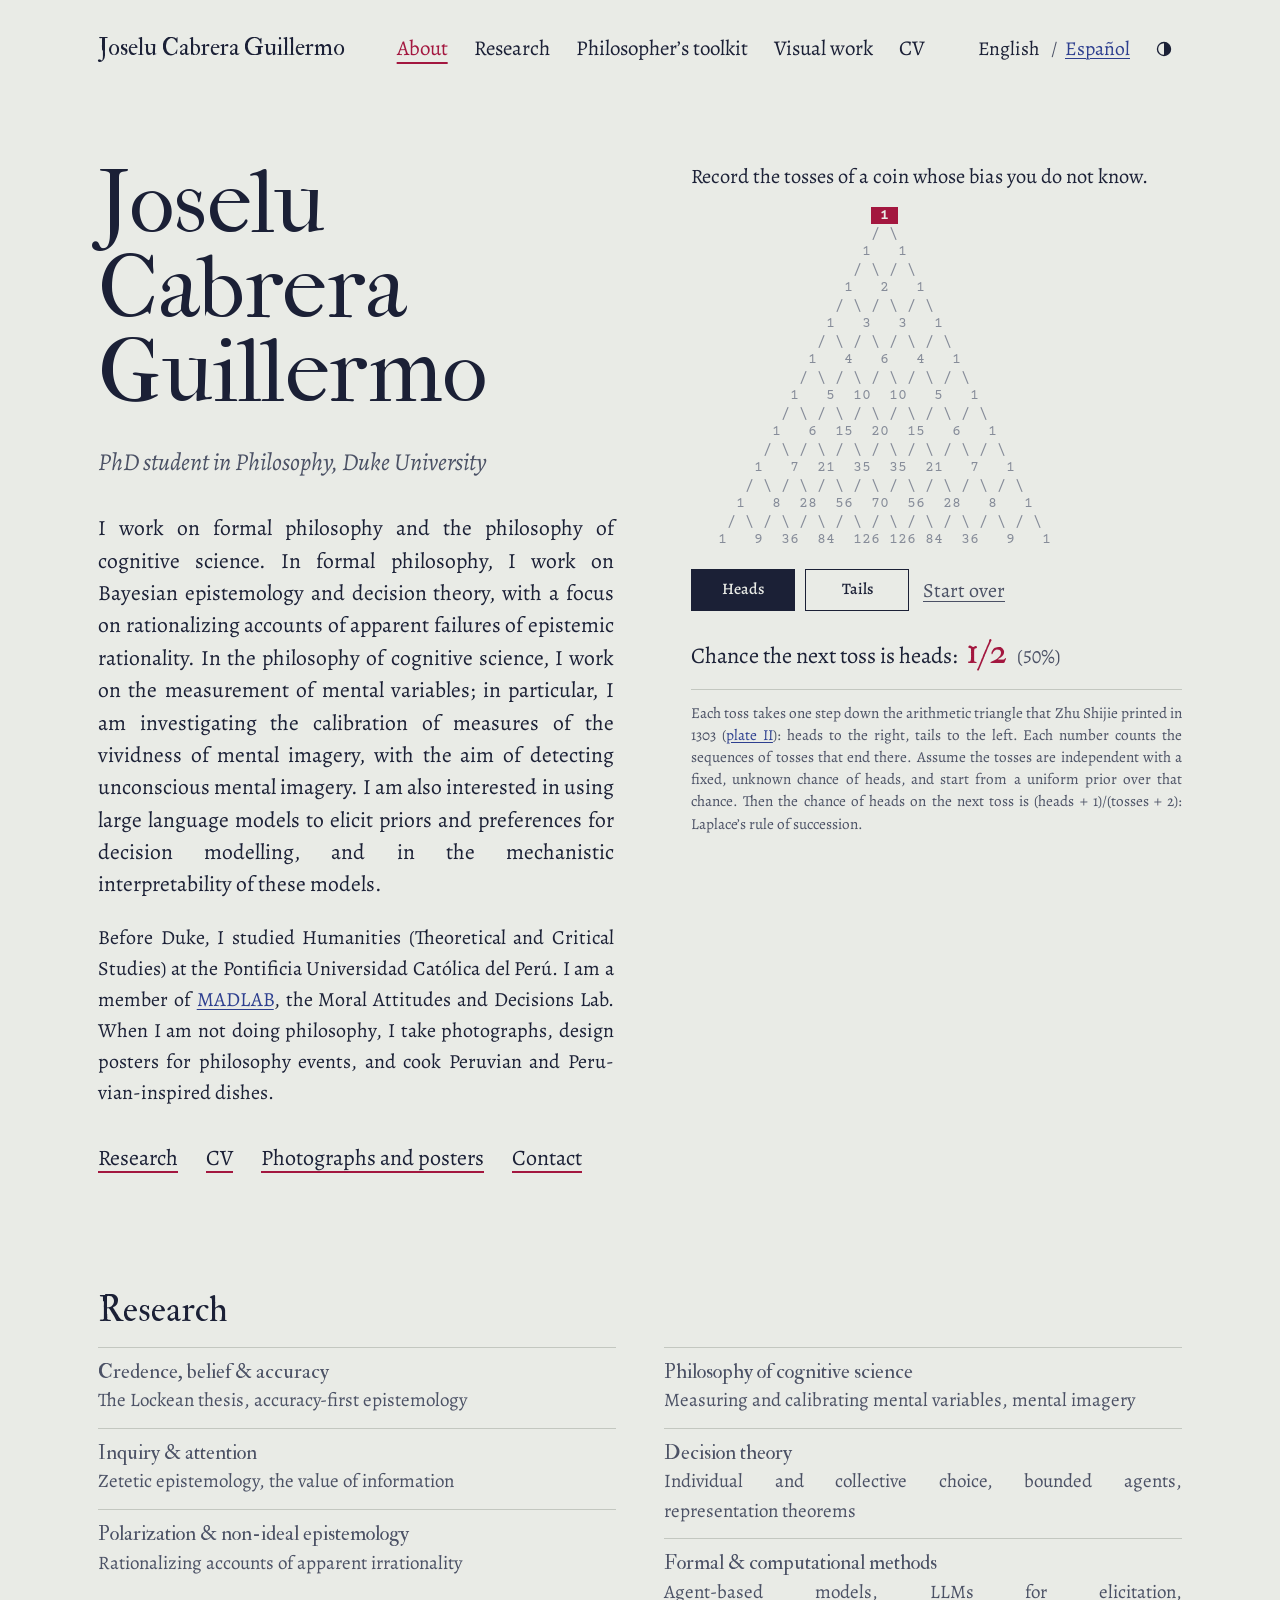
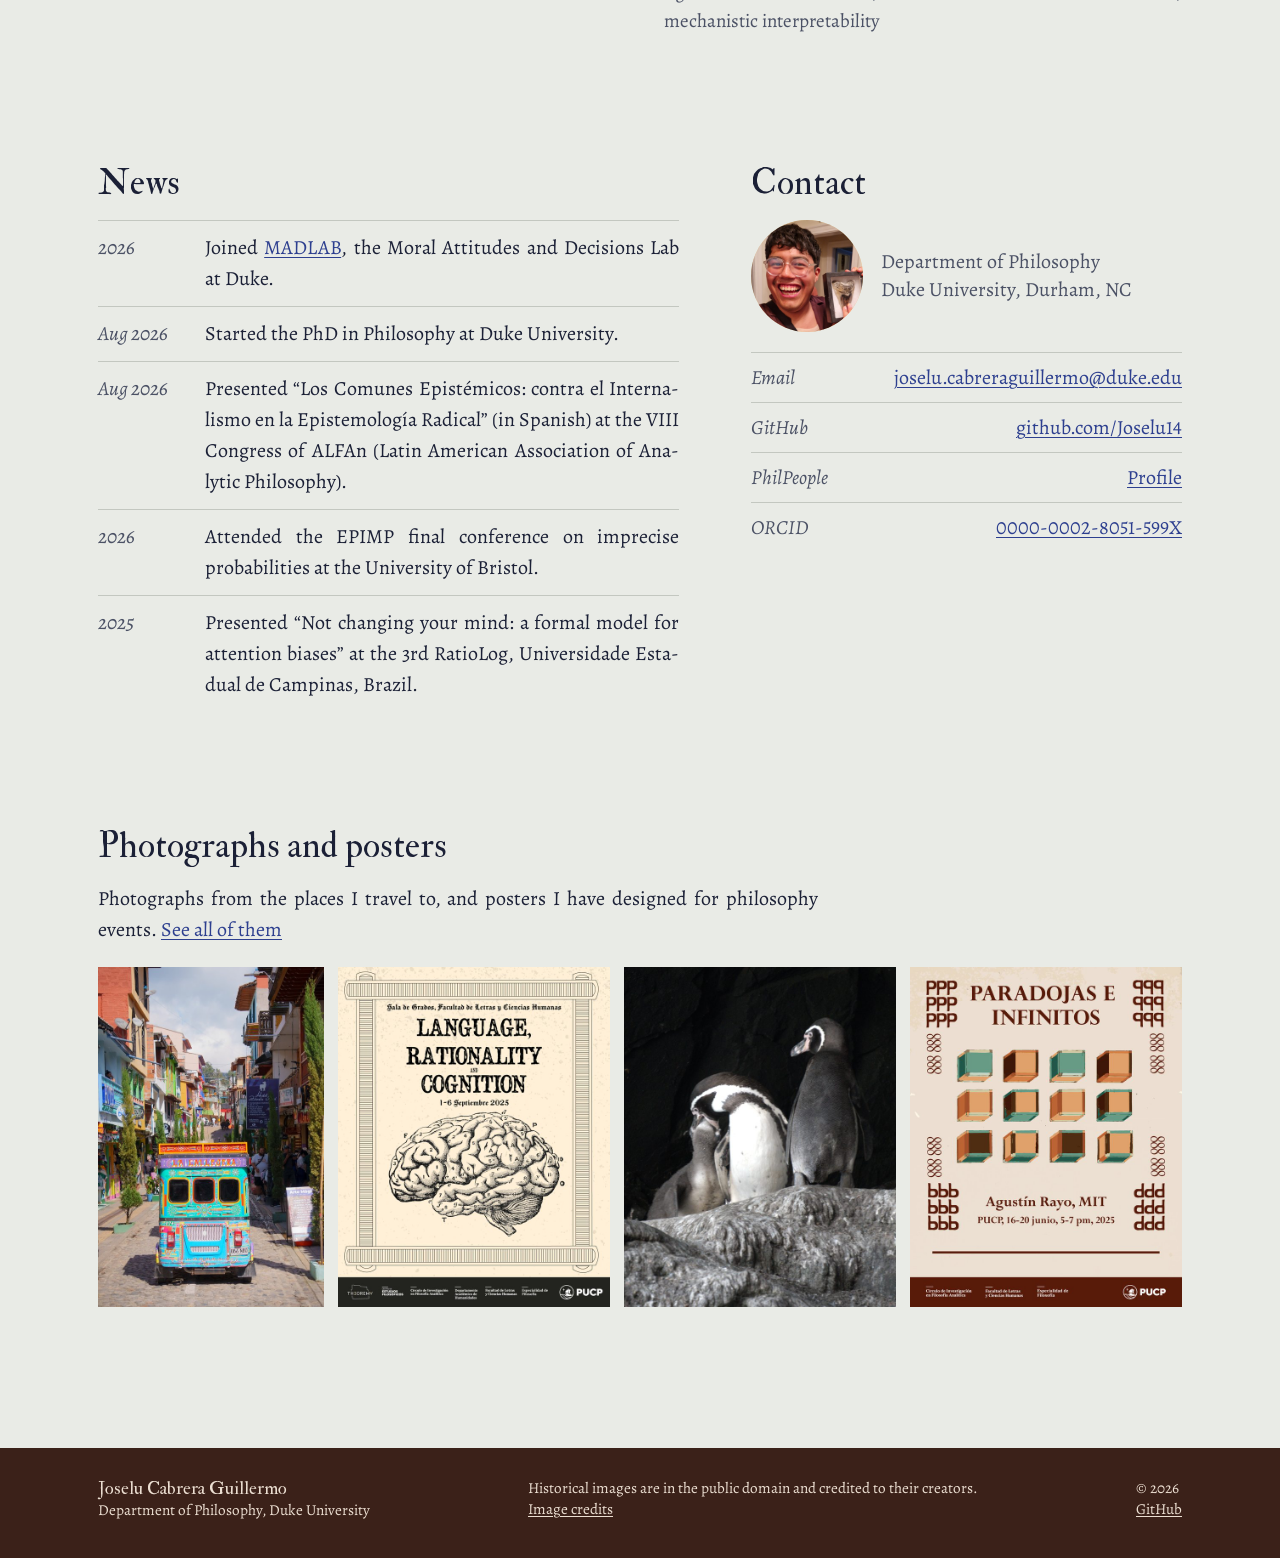
==== index.html @ 9c2de2eb "Personal website Garúa-grey paper, IM Fell + Alegreya (self-hosted), cochineal accent and the poster" ====
<!doctype html>
<html lang="en" data-lang="en" data-title-en="Joselu Cabrera Guillermo — Philosophy" data-title-es="Joselu Cabrera Guillermo — Filosofía">
<head>
  <meta charset="utf-8">
  <meta name="viewport" content="width=device-width, initial-scale=1">
  <title>Joselu Cabrera Guillermo — Philosophy</title>
  <meta name="description" content="Joselu Cabrera Guillermo, PhD student in Philosophy at Duke University, works on formal philosophy and the philosophy of cognitive science: Bayesian epistemology, decision theory, the measurement of mental imagery, and large language models.">
  <meta name="author" content="Joselu Cabrera Guillermo">
  <!-- Link previews (WhatsApp, Slack, social media) and search engines -->
  <link rel="canonical" href="https://joselu14.github.io/">
  <meta property="og:type" content="profile">
  <meta property="og:site_name" content="Joselu Cabrera Guillermo">
  <meta property="og:title" content="Joselu Cabrera Guillermo — Philosophy">
  <meta property="og:description" content="Joselu Cabrera Guillermo, PhD student in Philosophy at Duke University, works on formal philosophy and the philosophy of cognitive science: Bayesian epistemology, decision theory, the measurement of mental imagery, and large language models.">
  <meta property="og:url" content="https://joselu14.github.io/">
  <meta property="og:image" content="https://joselu14.github.io/assets/img/og-card.png">
  <meta property="og:image:width" content="1200">
  <meta property="og:image:height" content="630">
  <meta property="og:image:alt" content="Joselu Cabrera Guillermo, PhD student in Philosophy at Duke University, beside an arithmetic triangle drawn in type">
  <meta property="og:locale" content="en_US">
  <meta property="og:locale:alternate" content="es_PE">
  <meta name="twitter:card" content="summary_large_image">
  <meta name="theme-color" content="#e9ebe6" media="(prefers-color-scheme: light)">
  <meta name="theme-color" content="#141826" media="(prefers-color-scheme: dark)">
  <script type="application/ld+json">
{
  "@context": "https://schema.org",
  "@type": "Person",
  "name": "Joselu Cabrera Guillermo",
  "alternateName": "Jose Luis Cabrera Guillermo",
  "url": "https://joselu14.github.io/",
  "image": "https://joselu14.github.io/assets/img/me.jpg",
  "email": "mailto:joselu.cabreraguillermo@duke.edu",
  "jobTitle": "PhD student in Philosophy",
  "affiliation": {
    "@type": "CollegeOrUniversity",
    "name": "Duke University"
  },
  "memberOf": {
    "@type": "Organization",
    "name": "MADLAB, Moral Attitudes and Decisions Lab",
    "url": "https://kenan.ethics.duke.edu/mad-lab/"
  },
  "alumniOf": {
    "@type": "CollegeOrUniversity",
    "name": "Pontificia Universidad Católica del Perú"
  },
  "knowsAbout": [
    "Formal philosophy",
    "Philosophy of cognitive science",
    "Bayesian epistemology",
    "Decision theory",
    "Mental imagery",
    "Measurement of mental variables",
    "Large language models",
    "Mechanistic interpretability"
  ],
  "knowsLanguage": [
    "es",
    "en"
  ],
  "sameAs": [
    "https://philpeople.org/profiles/jose-luis-cabrera-guillermo",
    "https://orcid.org/0000-0002-8051-599X",
    "https://github.com/Joselu14"
  ]
}
  </script>
  <!-- /Link previews -->
  <!-- Set language and theme before the page paints (remembers the visitor's choice). -->
  <script>
    (function () {
      var d = document.documentElement, l, t;
      try { l = localStorage.getItem("lang"); t = localStorage.getItem("theme"); } catch (e) {}
      if (!l) l = ((navigator.languages && navigator.languages[0]) || navigator.language || "en").toLowerCase().indexOf("es") === 0 ? "es" : "en";
      d.setAttribute("data-lang", l); d.lang = l;
      if (t) d.setAttribute("data-theme", t);
    })();
  </script>
  <link rel="preload" href="assets/fonts/alegreya-latin-wght-normal.woff2" as="font" type="font/woff2" crossorigin>
  <link rel="stylesheet" href="assets/css/fonts.css">
  <link rel="stylesheet" href="assets/css/style.css">
  <link rel="icon" href="assets/img/favicon.svg" type="image/svg+xml">
</head>
<body>
  <a class="skip" href="#main"><span lang="en">Skip to content</span><span lang="es">Ir al contenido</span></a>

  <header class="site-header">
    <div class="wrap">
      <a class="brand" href="index.html">Joselu Cabrera Guillermo</a>
      <nav class="nav" aria-label="Main / Principal">
        <a href="index.html" aria-current="page"><span lang="en">About</span><span lang="es">Inicio</span></a>
        <a href="research.html"><span lang="en">Research</span><span lang="es">Investigación</span></a>
        <a href="toolkit.html"><span lang="en">Philosopher’s toolkit</span><span lang="es">Herramientas</span></a>
        <a href="visual.html"><span lang="en">Visual work</span><span lang="es">Obra visual</span></a>
        <a href="cv.html">CV</a>
      </nav>
      <div class="tools">
        <div class="seg" role="group" aria-label="Language / Idioma">
          <button type="button" data-set-lang="en" aria-pressed="true">English</button>
          <button type="button" data-set-lang="es" aria-pressed="false">Español</button>
        </div>
        <button type="button" class="icon-btn" id="theme-toggle" aria-label="Switch light or dark mode"
                data-label-en="Switch light or dark mode" data-label-es="Cambiar a modo claro u oscuro"><svg viewBox="0 0 20 20" width="18" height="18" aria-hidden="true" focusable="false"><circle cx="10" cy="10" r="7.25" fill="none" stroke="currentColor" stroke-width="1.5"/><path d="M10 2.75a7.25 7.25 0 0 1 0 14.5z" fill="currentColor"/></svg></button>
      </div>
    </div>
  </header>

  <main id="main">
    <section class="wrap hero">
      <div>
        <h1>Joselu Cabrera Guillermo</h1>
        <p class="role"><span lang="en">PhD student in Phi&shy;los&shy;o&shy;phy, Duke Uni&shy;ver&shy;si&shy;ty</span><span lang="es">Doctorando en Fi&shy;lo&shy;so&shy;fía, Duke Uni&shy;ver&shy;si&shy;ty</span></p>

        <p class="lede" lang="en">I work on formal philosophy and the philosophy of cognitive science. In formal philosophy, I work on Bayesian epistemology and decision theory, with a focus on rationalizing accounts of apparent failures of epistemic rationality. In the philosophy of cognitive science, I work on the measurement of mental variables; in particular, I am investigating the calibration of measures of the vividness of mental imagery, with the aim of detecting unconscious mental imagery. I am also interested in using large language models to elicit priors and preferences for decision modelling, and in the mechanistic interpretability of these models.</p>
        <p class="lede" lang="es">Trabajo en filosofía formal y en filosofía de la ciencia cognitiva. En filosofía formal, trabajo en epistemología bayesiana y teoría de la decisión, con énfasis en explicaciones racionalizadoras de fallas aparentes de la racionalidad epistémica. En filosofía de la ciencia cognitiva, trabajo en la medición de variables mentales; en particular, investigo la calibración de medidas de la viveza de la imaginería mental, con el objetivo de detectar imaginería mental inconsciente. También me interesa usar grandes modelos de lenguaje para elicitar probabilidades previas y preferencias en el modelado de decisiones, así como la interpretabilidad mecanicista de estos modelos.</p>

        <p lang="en">Before Duke, I studied Hu&shy;man&shy;i&shy;ties (The&shy;o&shy;ret&shy;i&shy;cal and Crit&shy;i&shy;cal Studies) at the Pon&shy;ti&shy;fi&shy;cia Uni&shy;ver&shy;si&shy;dad Ca&shy;tó&shy;li&shy;ca del Perú. I am a member of <a href="https://kenan.ethics.duke.edu/mad-lab/">MADLAB</a>, the Moral At&shy;ti&shy;tudes and De&shy;ci&shy;sions Lab. When I am not doing philosophy, I take photographs, design posters for philosophy events, and cook Pe&shy;ru&shy;vian and Pe&shy;ru&shy;vian-inspired dishes.</p>
        <p lang="es">Antes de Duke, estudié Hu&shy;ma&shy;ni&shy;da&shy;des (Estudios Teó&shy;ri&shy;cos y Crí&shy;ti&shy;cos) en la Pon&shy;ti&shy;fi&shy;cia Uni&shy;ver&shy;si&shy;dad Ca&shy;tó&shy;li&shy;ca del Perú. Soy miembro de <a href="https://kenan.ethics.duke.edu/mad-lab/">MADLAB</a>, el Moral At&shy;ti&shy;tudes and De&shy;ci&shy;sions Lab. Cuando no hago filosofía, tomo fotografías, diseño afiches para eventos de filosofía y cocino platos peruanos y otros inspirados en la cocina peruana.</p>

        <ul class="go">
          <li><a href="research.html"><span lang="en">Research</span><span lang="es">Investigación</span></a></li>
          <li><a href="cv.html">CV</a></li>
          <li><a href="visual.html"><span lang="en">Photographs and posters</span><span lang="es">Fotografías y afiches</span></a></li>
          <li><a href="#contact"><span lang="en">Contact</span><span lang="es">Contacto</span></a></li>
        </ul>
      </div>

      <!-- The arithmetic triangle. Drawn by main.js; the text below is the version without JavaScript. -->
      <figure class="tri" id="triangle" aria-labelledby="tri-title">
        <p class="tri-intro" id="tri-title"><span lang="en">Record the tosses of a coin whose bias you do not know.</span><span lang="es">Registra los lanzamientos de una moneda cuyo sesgo no conoces.</span></p>
        <pre id="tri" aria-hidden="true">                     1
                    / \
                   1   1
                  / \ / \
                 1   2   1
                / \ / \ / \
               1   3   3   1
              / \ / \ / \ / \
             1   4   6   4   1
            / \ / \ / \ / \ / \
           1   5  10  10   5   1
          / \ / \ / \ / \ / \ / \
         1   6  15  20  15   6   1
        / \ / \ / \ / \ / \ / \ / \
       1   7  21  35  35  21   7   1
      / \ / \ / \ / \ / \ / \ / \ / \
     1   8  28  56  70  56  28   8   1
    / \ / \ / \ / \ / \ / \ / \ / \ / \
   1   9  36  84  126 126 84  36   9   1</pre>
        <div class="controls">
          <button class="btn primary" type="button" data-toss="H" disabled><span lang="en">Heads</span><span lang="es">Cara</span></button>
          <button class="btn" type="button" data-toss="T" disabled><span lang="en">Tails</span><span lang="es">Sello</span></button>
          <button class="again" type="button" data-toss="" disabled><span lang="en">Start over</span><span lang="es">Empezar de nuevo</span></button>
          <span class="seq" id="seq" aria-hidden="true"></span>
        </div>
        <p class="odds"><span lang="en">Chance the next toss is heads:</span><span lang="es">Probabilidad de que el próximo sea cara:</span> <span class="frac" id="frac">1/2</span> <span class="pct" id="pct">(50%)</span></p>
        <p class="sr-only" id="tri-status" role="status" aria-atomic="true"></p>
        <figcaption>
          <p class="stop" id="tri-stop" hidden><span lang="en">The triangle stops at twelve tosses; the count goes on.</span><span lang="es">El triángulo se detiene en doce lanzamientos; la cuenta sigue.</span></p>
          <p lang="en">Each toss takes one step down the arithmetic triangle that Zhu Shijie printed in 1303 (<a href="research.html#credence">plate II</a>): heads to the right, tails to the left. Each number counts the sequences of tosses that end there. Assume the tosses are independent with a fixed, unknown chance of heads, and start from a uniform prior over that chance. Then the chance of heads on the next toss is (heads + 1)/(tosses + 2): Laplace’s rule of succession.</p>
          <p lang="es">Cada lanzamiento baja un paso por el triángulo aritmético que Zhu Shijie imprimió en 1303 (<a href="research.html#credence">lámina II</a>): cara a la derecha, sello a la izquierda. Cada número cuenta las secuencias de lanzamientos que terminan ahí. Supongamos lanzamientos independientes con una probabilidad de cara fija y desconocida, y partamos de una distribución previa uniforme sobre ella. Entonces la probabilidad de cara en el próximo lanzamiento es (caras + 1)/(lanzamientos + 2): la regla de sucesión de Laplace.</p>
          <noscript><p><span lang="en">Turn on JavaScript to record tosses.</span><span lang="es">Activa JavaScript para registrar lanzamientos.</span></p></noscript>
        </figcaption>
      </figure>
    </section>

    <section class="wrap">
      <h2><span lang="en">Research</span><span lang="es">Investigación</span></h2>
      <ul class="areas">
        <li><a href="research.html#credence"><span lang="en">Credence, belief &amp; accuracy</span><span lang="es">Credence, creencia y precisión</span></a>
          <span lang="en">The Lockean thesis, accuracy-first epistemology</span><span lang="es">La tesis lockeana, la epistemología accuracy-first</span></li>
        <li><a href="research.html#inquiry"><span lang="en">Inquiry &amp; attention</span><span lang="es">Indagación y atención</span></a>
          <span lang="en">Zetetic epistemology, the value of information</span><span lang="es">Epis&shy;te&shy;mo&shy;lo&shy;gía zetética, el valor de la información</span></li>
        <li><a href="research.html#polarization"><span lang="en">Polarization &amp; non-ideal epistemology</span><span lang="es">Polarización y epistemología no ideal</span></a>
          <span lang="en">Rationalizing accounts of apparent irrationality</span><span lang="es">Explicaciones racionalizadoras de la aparente irracionalidad</span></li>
        <li><a href="research.html#cognition"><span lang="en">Phi&shy;los&shy;o&shy;phy of cognitive science</span><span lang="es">Fi&shy;lo&shy;so&shy;fía de la ciencia cognitiva</span></a>
          <span lang="en">Measuring and calibrating mental variables, mental imagery</span><span lang="es">Medición y calibración de variables mentales, imaginería mental</span></li>
        <li><a href="research.html#decision"><span lang="en">Decision theory</span><span lang="es">Teoría de la decisión</span></a>
          <span lang="en">Individual and collective choice, bounded agents, representation theorems</span><span lang="es">Elección individual y colectiva, agentes limitados, teoremas de representación</span></li>
        <li><a href="research.html#methods"><span lang="en">Formal &amp; computational methods</span><span lang="es">Métodos formales y computacionales</span></a>
          <span lang="en">Agent-based models, LLMs for elicitation, mechanistic interpretability</span><span lang="es">Modelos basados en agentes, LLMs para elicitar, interpretabilidad mecanicista</span></li>
      </ul>
    </section>

    <section class="wrap two-col">
      <div>
        <h2><span lang="en">News</span><span lang="es">Novedades</span></h2>
        <!-- Newest first. Copy one <li> to add an item. -->
        <ul class="news">
          <li><time datetime="2026-09">2026</time>
            <span lang="en">Joined <a href="https://kenan.ethics.duke.edu/mad-lab/">MADLAB</a>, the Moral At&shy;ti&shy;tudes and De&shy;ci&shy;sions Lab at Duke.</span>
            <span lang="es">Me uní a <a href="https://kenan.ethics.duke.edu/mad-lab/">MADLAB</a>, el Moral At&shy;ti&shy;tudes and De&shy;ci&shy;sions Lab de Duke.</span></li>
          <li><time datetime="2026-08"><span lang="en">Aug 2026</span><span lang="es">ago 2026</span></time>
            <span lang="en">Started the PhD in Phi&shy;los&shy;o&shy;phy at Duke Uni&shy;ver&shy;si&shy;ty.</span>
            <span lang="es">Empecé el doctorado en Fi&shy;lo&shy;so&shy;fía en Duke Uni&shy;ver&shy;si&shy;ty.</span></li>
          <li><time datetime="2026-08"><span lang="en">Aug 2026</span><span lang="es">ago 2026</span></time>
            <span lang="en">Presented “Los Comunes Epis&shy;té&shy;mi&shy;cos: contra el In&shy;ter&shy;na&shy;lis&shy;mo en la Epis&shy;te&shy;mo&shy;lo&shy;gía Radical” (in Spanish) at the VIII Con&shy;gress of ALFAn (Latin American As&shy;so&shy;ci&shy;a&shy;tion of An&shy;a&shy;lyt&shy;ic Phi&shy;los&shy;o&shy;phy).</span>
            <span lang="es">Presenté “Los Comunes Epis&shy;té&shy;mi&shy;cos: contra el In&shy;ter&shy;na&shy;lis&shy;mo en la Epis&shy;te&shy;mo&shy;lo&shy;gía Radical” en el VIII Con&shy;gre&shy;so de ALFAn (Aso&shy;cia&shy;ción La&shy;ti&shy;no&shy;ame&shy;ri&shy;ca&shy;na de Fi&shy;lo&shy;so&shy;fía Ana&shy;lí&shy;ti&shy;ca).</span></li>
          <li><time datetime="2026">2026</time>
            <span lang="en">Attended the EPIMP final conference on imprecise probabilities at the Uni&shy;ver&shy;si&shy;ty of Bristol.</span>
            <span lang="es">Asistí a la conferencia final del proyecto EPIMP sobre probabilidades imprecisas en la Uni&shy;ver&shy;si&shy;dad de Bristol.</span></li>
          <li><time datetime="2025">2025</time>
            <span lang="en">Presented “Not changing your mind: a formal model for attention biases” at the 3rd RatioLog, Uni&shy;ver&shy;si&shy;da&shy;de Es&shy;ta&shy;dual de Cam&shy;pi&shy;nas, Brazil.</span>
            <span lang="es">Presenté “Not changing your mind: a formal model for attention biases” en el 3er RatioLog, Uni&shy;ver&shy;si&shy;da&shy;de Es&shy;ta&shy;dual de Cam&shy;pi&shy;nas, Brasil.</span></li>
        </ul>
      </div>

      <div>
        <h2 id="contact"><span lang="en">Contact</span><span lang="es">Contacto</span></h2>
        <div class="byline">
          <div class="portrait">JC<img src="assets/img/me.jpg" alt="Portrait of Joselu Cabrera Guillermo" data-alt-en="Portrait of Joselu Cabrera Guillermo" data-alt-es="Retrato de Joselu Cabrera Guillermo" width="600" height="600" onerror="this.remove()"></div>
          <p><span lang="en">De&shy;part&shy;ment of Phi&shy;los&shy;o&shy;phy<br>Duke Uni&shy;ver&shy;si&shy;ty, Durham, NC</span><span lang="es">De&shy;par&shy;ta&shy;men&shy;to de Fi&shy;lo&shy;so&shy;fía<br>Duke Uni&shy;ver&shy;si&shy;ty, Durham, Carolina del Norte</span></p>
        </div>
        <ul class="links">
          <li><span class="label">Email</span><a href="mailto:joselu.cabreraguillermo@duke.edu">joselu.cabreraguillermo@duke.edu</a></li>
          <li><span class="label">GitHub</span><a href="https://github.com/Joselu14">github.com/Joselu14</a></li>
          <li><span class="label">PhilPeople</span><a href="https://philpeople.org/profiles/jose-luis-cabrera-guillermo"><span lang="en">Profile</span><span lang="es">Perfil</span></a></li>
          <li><span class="label">ORCID</span><a href="https://orcid.org/0000-0002-8051-599X">0000-0002-8051-599X</a></li>
        </ul>
      </div>
    </section>

    <section class="wrap">
      <h2><span lang="en">Photographs and posters</span><span lang="es">Fotografías y afiches</span></h2>
      <p class="section-lede"><span lang="en">Photographs from the places I travel to, and posters I have designed for philosophy events.</span><span lang="es">Fotografías de los lugares a los que viajo y afiches que he diseñado para eventos de filosofía.</span>
        <a href="visual.html"><span lang="en">See all of them</span><span lang="es">Verlos todos</span></a></p>
      <div class="strip">
        <a href="visual.html#photo" style="--ar: 0.666"><img src="assets/img/gallery/photos/2025-03-guatape-mototaxi-sm.jpg" width="533" height="800" loading="lazy"
          alt="A brightly painted mototaxi on a cobbled street in Guatapé" data-alt-en="A brightly painted mototaxi on a cobbled street in Guatapé" data-alt-es="Un mototaxi pintado de colores vivos en una calle empedrada de Guatapé"></a>
        <a href="visual.html#poster" style="--ar: 0.8"><img src="assets/img/gallery/posters/2025-09-language-rationality-cognition-sm.jpg" width="640" height="800" loading="lazy"
          alt="Poster for the workshop Language, Rationality and Cognition" data-alt-en="Poster for the workshop Language, Rationality and Cognition" data-alt-es="Afiche del workshop Language, Rationality and Cognition"></a>
        <a href="visual.html#photo" style="--ar: 0.8"><img src="assets/img/gallery/photos/2026-07-paracas-penguins-sm.jpg" width="640" height="800" loading="lazy"
          alt="A family of Humboldt penguins" data-alt-en="A family of Humboldt penguins" data-alt-es="Familia de pingüinos de Humboldt"></a>
        <a href="visual.html#poster" style="--ar: 0.8"><img src="assets/img/gallery/posters/2025-06-paradojas-e-infinitos-sm.jpg" width="640" height="800" loading="lazy"
          alt="Poster for Agustín Rayo's lectures Paradojas e infinitos" data-alt-en="Poster for Agustín Rayo's lectures Paradojas e infinitos" data-alt-es="Afiche de las clases Paradojas e infinitos de Agustín Rayo"></a>
      </div>
    </section>
  </main>

  <footer class="site-footer">
    <div class="wrap">
      <span><span class="who">Joselu Cabrera Guillermo</span><br><span lang="en">De&shy;part&shy;ment of Phi&shy;los&shy;o&shy;phy, Duke Uni&shy;ver&shy;si&shy;ty</span><span lang="es">De&shy;par&shy;ta&shy;men&shy;to de Fi&shy;lo&shy;so&shy;fía, Duke Uni&shy;ver&shy;si&shy;ty</span></span>
      <span><span lang="en">Historical images are in the public domain and credited to their creators.</span><span lang="es">Las imágenes históricas son de dominio público y se acreditan a sus autores.</span><br>
        <a href="credits.html"><span lang="en">Image credits</span><span lang="es">Créditos de imágenes</span></a></span>
      <span>&copy; <span class="year">2026</span><br><a href="https://github.com/Joselu14">GitHub</a></span>
    </div>
  </footer>

  <script src="assets/js/main.js"></script>
</body>
</html>
---- assets/css/fonts.css ----
/* Self-hosted fonts (no requests to Google). All three families are under the SIL Open Font License 1.1.
   IM Fell types: digitized by Igino Marini from the 17th-century types Bishop John Fell left to Oxford.
   Alegreya: Juan Pablo del Peral, Huerta Tipográfica (Argentina).
   Courier Prime: Alan Dague-Greene, for Quote-Unquote Apps. Used only inside the ASCII figure. */

@font-face { font-family: "IM Fell French Canon"; font-style: normal; font-weight: 400; font-display: swap;
  src: url("../fonts/im-fell-french-canon-latin-400-normal.woff2") format("woff2"); }
@font-face { font-family: "IM Fell French Canon"; font-style: italic; font-weight: 400; font-display: swap;
  src: url("../fonts/im-fell-french-canon-latin-400-italic.woff2") format("woff2"); }
@font-face { font-family: "IM Fell Double Pica"; font-style: normal; font-weight: 400; font-display: swap;
  src: url("../fonts/im-fell-double-pica-latin-400-normal.woff2") format("woff2"); }
@font-face { font-family: "IM Fell Double Pica"; font-style: italic; font-weight: 400; font-display: swap;
  src: url("../fonts/im-fell-double-pica-latin-400-italic.woff2") format("woff2"); }

@font-face { font-family: "Alegreya"; font-style: normal; font-weight: 400 900; font-display: swap;
  src: url("../fonts/alegreya-latin-wght-normal.woff2") format("woff2");
  unicode-range: U+0000-00FF, U+0131, U+0152-0153, U+02BB-02BC, U+02C6, U+02DA, U+02DC, U+0304, U+0308, U+0329, U+2000-206F, U+20AC, U+2122, U+2191, U+2193, U+2212, U+2215, U+FEFF, U+FFFD; }
@font-face { font-family: "Alegreya"; font-style: italic; font-weight: 400 900; font-display: swap;
  src: url("../fonts/alegreya-latin-wght-italic.woff2") format("woff2");
  unicode-range: U+0000-00FF, U+0131, U+0152-0153, U+02BB-02BC, U+02C6, U+02DA, U+02DC, U+0304, U+0308, U+0329, U+2000-206F, U+20AC, U+2122, U+2191, U+2193, U+2212, U+2215, U+FEFF, U+FFFD; }
@font-face { font-family: "Alegreya"; font-style: normal; font-weight: 400 900; font-display: swap;
  src: url("../fonts/alegreya-latin-ext-wght-normal.woff2") format("woff2");
  unicode-range: U+0100-02BA, U+02BD-02C5, U+02C7-02CC, U+02CE-02D7, U+02DD-02FF, U+1E00-1E9F, U+1EF2-1EFF, U+2020, U+20A0-20AB, U+20AD-20C0, U+2113, U+2C60-2C7F, U+A720-A7FF; }
@font-face { font-family: "Alegreya"; font-style: italic; font-weight: 400 900; font-display: swap;
  src: url("../fonts/alegreya-latin-ext-wght-italic.woff2") format("woff2");
  unicode-range: U+0100-02BA, U+02BD-02C5, U+02C7-02CC, U+02CE-02D7, U+02DD-02FF, U+1E00-1E9F, U+1EF2-1EFF, U+2020, U+20A0-20AB, U+20AD-20C0, U+2113, U+2C60-2C7F, U+A720-A7FF; }
@font-face { font-family: "Alegreya"; font-style: normal; font-weight: 400 900; font-display: swap;
  src: url("../fonts/alegreya-greek-wght-normal.woff2") format("woff2");
  unicode-range: U+0370-0377, U+037A-037F, U+0384-038A, U+038C, U+038E-03A1, U+03A3-03FF; }
@font-face { font-family: "Alegreya"; font-style: italic; font-weight: 400 900; font-display: swap;
  src: url("../fonts/alegreya-greek-wght-italic.woff2") format("woff2");
  unicode-range: U+0370-0377, U+037A-037F, U+0384-038A, U+038C, U+038E-03A1, U+03A3-03FF; }

@font-face { font-family: "Courier Prime"; font-style: normal; font-weight: 400; font-display: swap;
  src: url("../fonts/courier-prime-latin-400-normal.woff2") format("woff2"); }
@font-face { font-family: "Courier Prime"; font-style: normal; font-weight: 700; font-display: swap;
  src: url("../fonts/courier-prime-latin-700-normal.woff2") format("woff2"); }
---- assets/css/style.css ----
/* =========================================================
   Joselu Cabrera Guillermo — personal site
   Plain HTML + CSS + a little JS. No build step.

   The look, in one paragraph:
   grey "garúa" paper (Lima's winter fog) instead of cream;
   indigo-black ink with cochineal carmine as the one accent;
   IM Fell (17th-century letterpress, the era of Fludd and Guaman Poma)
   for titles, Alegreya (Huerta Tipográfica, Argentina) for reading;
   the dark-brown band from Joselu's own event posters as the footer.
   The memorable thing is the arithmetic triangle on the home page:
   everything else stays quiet.
   ========================================================= */

/* ---------- 1. Tokens ---------- */
:root {
  --paper: #e9ebe6;        /* garúa */
  --paper-2: #dfe2dc;
  --ink: #1b2036;          /* indigo-black */
  --ink-2: #4b5165;
  --faint: #868c99;        /* the unvisited part of the triangle */
  --rule: #c3c7c0;
  --carmine: #a3173f;      /* cochineal */
  --indigo: #2d3f8f;       /* links */
  --link: var(--indigo);
  --link-hover: var(--carmine);
  --cacao: #3b2119;        /* the band at the foot of Joselu's posters */
  --cacao-ink: #ecdfd2;
  --cacao-ink-2: #c4aea0;

  /* papers that black-and-white engravings are "printed" on */
  --tint-cochineal: #eac4cc;
  --tint-indigo: #c6cde6;
  --tint-ochre: #ead6a5;
  --tint-verdigris: #bfdad2;

  --display: "IM Fell French Canon", "IM Fell Double Pica", "Iowan Old Style", "Palatino Linotype", Georgia, serif;
  --head: "IM Fell Double Pica", "Iowan Old Style", "Palatino Linotype", Georgia, serif;
  --text: "Alegreya", "Iowan Old Style", "Palatino Linotype", Georgia, serif;
  --type: "Courier Prime", "Courier New", Courier, monospace;

  --measure: 36em;
  --wrap: 1180px;
  --gutter: clamp(18px, 4vw, 48px);
  color-scheme: light;
}

@media (prefers-color-scheme: dark) {
  :root:not([data-theme="light"]) {
    --paper: #141826; --paper-2: #1c2133; --ink: #e8e4db; --ink-2: #a9adb9; --faint: #666d82;
    --rule: #30364a; --carmine: #f0869e; --indigo: #aab8f5; --link: #aab8f5; --link-hover: #f6a9ba;
    --cacao: #25150f; --cacao-ink: #e4d6c8; --cacao-ink-2: #b19c8e;
    color-scheme: dark;
  }
}
:root[data-theme="dark"] {
  --paper: #141826; --paper-2: #1c2133; --ink: #e8e4db; --ink-2: #a9adb9; --faint: #666d82;
  --rule: #30364a; --carmine: #f0869e; --indigo: #aab8f5; --link: #aab8f5; --link-hover: #f6a9ba;
  --cacao: #25150f; --cacao-ink: #e4d6c8; --cacao-ink-2: #b19c8e;
  color-scheme: dark;
}

/* ---------- 2. Bilingual switch ----------
   Every piece of text exists twice: lang="en" and lang="es".
   The <html data-lang="…"> attribute decides which one shows. */
html[data-lang="en"] body [lang="es"],
html[data-lang="es"] body [lang="en"] { display: none !important; }
[hidden] { display: none !important; }

/* ---------- 3. Base ---------- */
*, *::before, *::after { box-sizing: border-box; }
html { -webkit-text-size-adjust: 100%; text-size-adjust: 100%; }
body {
  margin: 0;
  background: var(--paper);
  color: var(--ink);
  font-family: var(--text);
  font-size: clamp(1.125rem, 1.06rem + 0.25vw, 1.25rem);
  line-height: 1.55;
  font-variant-numeric: oldstyle-nums proportional-nums;
  text-rendering: optimizeLegibility;
  -webkit-font-smoothing: antialiased;
}
img { max-width: 100%; height: auto; display: block; }
button { font-family: inherit; font-size: inherit; touch-action: manipulation; }
a { color: var(--link); text-decoration-thickness: 1px; text-underline-offset: 0.16em; }
@media (hover: hover) and (pointer: fine) { a:hover { color: var(--link-hover); } }
:focus-visible { outline: 2px solid var(--carmine); outline-offset: 3px; }

h1, h2, h3 { font-weight: 400; font-synthesis: none; margin: 0 0 0.5em; }
h1 { font: 400 clamp(2.6rem, 1.9rem + 3vw, 4.4rem) / 1 var(--display); letter-spacing: -0.005em; }
h2 { font: 400 clamp(1.75rem, 1.5rem + 0.9vw, 2.35rem) / 1.08 var(--head); }
h3 { font: 400 1.45rem / 1.15 var(--head); }
p { margin: 0 0 1em; }
/* Reading text is justified; hyphenation keeps the spacing even in narrow columns.
   Headings, menus, buttons and the footer stay ranged left. */
main p, main li, main figcaption, main dd {
  text-align: justify; -webkit-hyphens: auto; hyphens: auto; hyphenate-limit-chars: 6 2 2;
  text-wrap: pretty;
}
main .go li, main .links li, main .lb-top p, main .odds { text-align: left; -webkit-hyphens: manual; hyphens: manual; }
main h1, main h2, main h3, main summary { text-align: left; -webkit-hyphens: manual; hyphens: manual; }
em, i { font-style: italic; }

.wrap { max-width: var(--wrap); margin-inline: auto; padding-inline: var(--gutter); }
.measure { max-width: var(--measure); }
.muted { color: var(--ink-2); }
.label { font-style: italic; color: var(--ink-2); }
.sr-only { position: absolute; width: 1px; height: 1px; overflow: hidden; clip: rect(0 0 0 0); white-space: nowrap; }
.skip {
  position: absolute; left: -999px; top: 8px; z-index: 10;
  background: var(--ink); color: var(--paper); padding: 8px 12px;
}
.skip:focus { left: 8px; }

/* ---------- 4. Header ---------- */
.site-header .wrap {
  display: flex; flex-wrap: wrap; align-items: baseline; justify-content: space-between;
  gap: 10px 36px; padding-top: 26px; padding-bottom: 14px;
}
.brand { font: 400 1.5rem / 1.1 var(--head); color: var(--ink); text-decoration: none; }
.nav { display: flex; flex-wrap: wrap; gap: 2px 26px; }
.nav a {
  color: var(--ink); text-decoration: none; font-size: 1.05em;
  display: inline-block; padding: 6px 0; text-underline-offset: 0.32em;
}
.nav a[aria-current="page"] { color: var(--carmine); text-decoration: underline; text-decoration-thickness: 2px; }
@media (hover: hover) and (pointer: fine) { .nav a:hover { color: var(--carmine); } }
.tools { display: flex; align-items: center; gap: 14px; }
.seg { display: inline-flex; align-items: baseline; gap: 0; }
.seg button {
  background: none; border: 0; padding: 6px 2px; cursor: pointer; font-size: 0.98em;
  color: var(--link); text-decoration: underline; text-decoration-thickness: 1px; text-underline-offset: 0.16em;
}
.seg button + button::before { content: "/"; color: var(--ink-2); display: inline-block; margin: 0 0.4em; text-decoration: none; }
.seg button[aria-pressed="true"] { color: var(--ink); text-decoration: none; cursor: default; }
.icon-btn {
  display: inline-grid; place-items: center; width: 36px; height: 36px; padding: 0;
  background: none; border: 0; color: var(--ink); cursor: pointer;
}
@media (hover: hover) and (pointer: fine) {
  .seg button[aria-pressed="false"]:hover, .icon-btn:hover { color: var(--carmine); }
}

/* ---------- 5. Sections, buttons ---------- */
main { display: block; }
section { padding-top: clamp(40px, 6vw, 84px); padding-bottom: clamp(24px, 3vw, 40px); }
.page-head { padding-top: clamp(44px, 7vw, 96px); padding-bottom: clamp(12px, 2vw, 24px); }
.page-head p { max-width: var(--measure); color: var(--ink-2); font-size: 1.08em; }

.btn {
  display: inline-block; font: 500 1rem / 1.2 var(--text); text-decoration: none; cursor: pointer;
  padding: 10px 18px 11px; border: 1.5px solid var(--ink); background: none; color: var(--ink);
}
.btn.primary { background: var(--ink); color: var(--paper); }
.btn, .controls .again { -webkit-tap-highlight-color: transparent; transition: transform 120ms ease-out; }
.btn:active, .controls .again:active { transform: scale(0.97); }
@media (hover: hover) and (pointer: fine) {
  .btn:hover { border-color: var(--carmine); color: var(--carmine); }
  .btn.primary:hover { background: var(--carmine); border-color: var(--carmine); color: var(--paper); }
}
.actions { display: flex; flex-wrap: wrap; gap: 10px; margin-top: 22px; }

/* ---------- 6. Plates (historical images) ---------- */
.plate { margin: 0; }
.plate .mat { background: var(--paper-2); padding: clamp(12px, 2vw, 22px); }
.plate[data-tint] .mat { background: var(--tint, var(--paper-2)); }
.plate[data-tint] img { mix-blend-mode: multiply; filter: grayscale(1) contrast(1.08); }
.plate[data-tint][data-aged] img { filter: grayscale(1) brightness(1.2) contrast(1.45); }
.plate[data-tint="cochineal"] { --tint: var(--tint-cochineal); }
.plate[data-tint="indigo"]    { --tint: var(--tint-indigo); }
.plate[data-tint="ochre"]     { --tint: var(--tint-ochre); }
.plate[data-tint="verdigris"] { --tint: var(--tint-verdigris); }
.plate img { margin: 0 auto; max-height: 560px; width: auto; }
.plate figcaption { margin-top: 10px; font-size: 0.9rem; line-height: 1.45; color: var(--ink-2); }
.plate figcaption a { color: inherit; }

/* ---------- 7. Home ---------- */
.hero {
  display: grid; grid-template-columns: 1fr; gap: clamp(40px, 6vw, 88px); align-items: start;
  padding-top: clamp(36px, 6vw, 88px);
}
@media (min-width: 900px) { .hero { grid-template-columns: minmax(0, 1.05fr) minmax(0, 1fr); } }
.hero h1 { font-size: clamp(3rem, 1.6rem + 5vw, 5.6rem); line-height: 0.94; margin-bottom: 0.32em; }
.role { font-style: italic; font-size: 1.22em; color: var(--ink-2); margin-bottom: 1.3em; }
.lede { font-size: 1.08em; line-height: 1.5; max-width: 32em; }
.hero .lede + p { max-width: 34em; }
.go { list-style: none; padding: 0; margin: 1.5em 0 0; display: flex; flex-wrap: wrap; gap: 6px 28px; font-size: 1.1em; }
.go a { color: var(--ink); text-decoration-color: var(--carmine); text-decoration-thickness: 2px; text-underline-offset: 0.26em; }
@media (hover: hover) and (pointer: fine) { .go a:hover { color: var(--carmine); } }

/* The arithmetic triangle: the one loud thing on the site */
.tri { margin: 0; container-type: inline-size; }
.tri-intro { font-size: 1.02em; margin: 0 0 14px; }
.tri pre {
  margin: 0 0 18px; white-space: pre; overflow: hidden;
  font-family: var(--type); font-weight: 400; line-height: 1.2;
  font-size: 12px;
  font-size: min(15px, calc(100cqi / var(--cols, 45) / 0.6));
  color: var(--faint); font-variant-numeric: normal;
}
.tri pre .p { color: var(--carmine); font-weight: 700; }
.tri pre .cur { color: var(--paper); background: var(--carmine); font-weight: 700; }
.tri pre .new { animation: ink-in 260ms cubic-bezier(0.23, 1, 0.32, 1); }
@keyframes ink-in { from { color: var(--faint); background-color: transparent; } }
.controls { display: flex; flex-wrap: wrap; align-items: center; gap: 10px; }
.controls .btn { min-width: 6.5em; text-align: center; }
.controls .again {
  background: none; border: 0; padding: 10px 4px; cursor: pointer; color: var(--ink-2);
  text-decoration: underline; text-decoration-thickness: 1px; text-underline-offset: 0.18em;
}
@media (hover: hover) and (pointer: fine) { .controls .again:hover { color: var(--carmine); } }
.seq { margin-left: auto; font: 400 0.95rem / 1 var(--type); letter-spacing: 0.14em; color: var(--ink-2); white-space: nowrap; }
.odds { font-size: 1.12em; margin: 20px 0 0; }
.odds .frac { font: 400 2.25rem / 1 var(--head); color: var(--carmine); font-variant-numeric: lining-nums; margin-left: 0.15em; }
.odds .pct { color: var(--ink-2); font-size: 0.9em; margin-left: 0.3em; font-variant-numeric: lining-nums tabular-nums; }
.tri figcaption {
  margin-top: 16px; padding-top: 12px; border-top: 1px solid var(--rule);
  font-size: 0.95rem; line-height: 1.45; color: var(--ink-2); max-width: 36em;
}
.tri figcaption p { margin: 0 0 0.5em; }
.tri .stop { font-style: italic; }

.areas { list-style: none; padding: 0; margin: 0; columns: 2 18em; column-gap: 48px; }
.areas li { break-inside: avoid; padding: 10px 0 12px; border-top: 1px solid var(--rule); }
.areas a { font: 400 1.35rem / 1.2 var(--head); color: var(--ink); text-decoration: none; }
.areas span { display: block; color: var(--ink-2); font-size: 0.95em; margin-top: 2px; }
@media (hover: hover) and (pointer: fine) { .areas a:hover { color: var(--carmine); } }

.two-col { display: grid; gap: 48px; grid-template-columns: 1fr; }
@media (min-width: 900px) { .two-col { grid-template-columns: minmax(0, 1.35fr) minmax(0, 1fr); gap: 72px; } }
.news { list-style: none; padding: 0; margin: 0; }
.news li { display: grid; grid-template-columns: 5.8rem 1fr; gap: 14px; padding: 11px 0 12px; border-top: 1px solid var(--rule); }
.news time { font-style: italic; color: var(--ink-2); }
@media (max-width: 520px) { .news li { grid-template-columns: 1fr; gap: 0; } }

.byline { display: flex; gap: 18px; align-items: center; margin-bottom: 20px; }
.byline p { margin: 0; color: var(--ink-2); line-height: 1.4; }
.portrait {
  position: relative; width: 112px; height: 112px; flex: none; overflow: hidden; border-radius: 50%;
  background: var(--tint-ochre); display: grid; place-items: center; font: 1.6rem var(--head); color: #3b2a10;
}
.portrait img { position: absolute; inset: 0; width: 100%; height: 100%; object-fit: cover; }
.links { list-style: none; padding: 0; margin: 0; }
.links li { display: flex; justify-content: space-between; align-items: baseline; gap: 14px; padding: 9px 0; border-top: 1px solid var(--rule); }
.links a { overflow-wrap: anywhere; text-align: right; font-variant-numeric: lining-nums; }

/* Every tile keeps its own proportions and all four share one height:
   one row on wide screens; on phones a row you swipe through. */
.strip { display: flex; gap: 14px; align-items: flex-start; margin-top: 22px; }
.strip a { flex: var(--ar, 0.8) 1 0; min-width: 0; display: block; }
.strip img { width: 100%; height: auto; }
@media (max-width: 640px) {
  .strip {
    gap: 10px; overflow-x: auto; scroll-snap-type: x mandatory; overscroll-behavior-x: contain;
    margin-inline: calc(-1 * var(--gutter)); padding-inline: var(--gutter); scroll-padding-inline: var(--gutter);
    scrollbar-width: none;
  }
  .strip::-webkit-scrollbar { display: none; }
  .strip a { flex: none; height: min(62vw, 300px); aspect-ratio: var(--ar, 0.8); scroll-snap-align: start; }
  .strip img { width: 100%; height: 100%; object-fit: contain; }
}
.section-lede { max-width: var(--measure); }

/* ---------- 8. Research ---------- */
.area {
  display: grid; gap: clamp(22px, 4vw, 60px); grid-template-columns: 1fr; align-items: start;
  padding: clamp(32px, 5vw, 60px) 0; border-top: 1px solid var(--rule);
}
.area:first-of-type { border-top: 0; }
@media (min-width: 900px) {
  .area { grid-template-columns: 300px minmax(0, 1fr); }
  .area:nth-of-type(even) { grid-template-columns: minmax(0, 1fr) 300px; }
  .area:nth-of-type(even) .plate { order: 2; }
}
.area .plate img { max-height: 340px; }
.keywords { font-style: italic; color: var(--ink-2); font-size: 0.95em; }

.cards { display: grid; grid-template-columns: 1fr; gap: 0 56px; }
@media (min-width: 800px) { .cards { grid-template-columns: repeat(2, minmax(0, 1fr)); } }
.card { padding: 16px 0 20px; border-top: 1px solid var(--rule); }
.card h3 { margin: 4px 0 0.35em; }
.card p { margin: 0; color: var(--ink-2); }
.status { font-style: italic; color: var(--carmine); font-size: 0.95em; }

/* Toolkit entries: status line, title, short description, optional "More about this project" */
.projects { list-style: none; padding: 0; margin: 0; max-width: 40em; }
.project { padding: 16px 0 22px; border-top: 1px solid var(--rule); }
.project h3 { margin: 4px 0 0.4em; }
.project p { margin: 0 0 0.7em; }
details.more summary {
  display: inline-block; cursor: pointer; list-style: none; padding: 4px 0; color: var(--link);
  text-decoration: underline; text-decoration-thickness: 1px; text-underline-offset: 0.16em;
}
details.more summary::-webkit-details-marker { display: none; }
details.more summary::after { content: " +"; }
details.more[open] summary::after { content: " \2212"; }
details.more[open] summary { margin-bottom: 8px; }
@media (hover: hover) and (pointer: fine) { details.more summary:hover { color: var(--link-hover); } }
@media (pointer: coarse) { details.more summary { min-height: 44px; display: inline-flex; align-items: center; } }
.entries { list-style: none; padding: 0; margin: 0; }
.entries li { display: grid; grid-template-columns: 7rem 1fr; gap: 14px; padding: 12px 0; border-top: 1px solid var(--rule); }
.entries .when { font-style: italic; color: var(--ink-2); }
@media (max-width: 520px) { .entries li { grid-template-columns: 1fr; gap: 2px; } }
.talk { font-weight: 500; }
.todo { background: var(--tint-ochre); color: #3b2a10; padding: 0 4px; }

.split { display: grid; gap: clamp(24px, 4vw, 60px); grid-template-columns: 1fr; align-items: center; }
@media (min-width: 900px) { .split { grid-template-columns: minmax(0, 1fr) minmax(0, 0.9fr); } }
.split .plate img { max-height: 520px; }
.hero > *, .two-col > *, .split > *, .area > * { min-width: 0; }

/* ---------- 9. Visual work: the darkroom ---------- */
body.darkroom {
  --paper: #1d1512; --paper-2: #2a201b; --ink: #efe5d9; --ink-2: #b6a799; --faint: #7d6d62;
  --rule: #3e312a; --link: #f2b3c0; --link-hover: #ffffff; --carmine: #f08aa1;
  color-scheme: dark;
}
.filters { display: flex; flex-wrap: wrap; gap: 4px 26px; margin: 4px 0 30px; }
.filters button {
  background: none; border: 0; padding: 8px 0; cursor: pointer; color: var(--ink-2); font-size: 1.05em;
  text-decoration: none; text-underline-offset: 0.32em;
}
.filters button[aria-pressed="true"] { color: var(--ink); text-decoration: underline; text-decoration-color: var(--carmine); text-decoration-thickness: 2px; }
.filters .count { font-size: 0.8em; margin-left: 0.35em; color: var(--ink-2); font-variant-numeric: lining-nums; }
@media (hover: hover) and (pointer: fine) { .filters button:hover { color: var(--ink); } }

.gallery { columns: 3 280px; column-gap: 20px; }
.work { break-inside: avoid; margin: 0 0 22px; }
.work button { all: unset; display: block; width: 100%; cursor: zoom-in; }
.work button:focus-visible { outline: 2px solid var(--carmine); outline-offset: 3px; }
.work figcaption { font-size: 0.92rem; line-height: 1.35; color: var(--ink-2); padding: 9px 1px 0; }
.work figcaption strong { display: block; color: var(--ink); font-weight: 500; font-size: 1.06em; }
.work figcaption .meta { display: block; margin-top: 2px; }
.work figcaption time { display: block; font-style: italic; }
.empty { color: var(--ink-2); font-style: italic; }
@media (max-width: 600px) {
  .gallery { columns: 2; column-gap: 12px; }
  .work { margin-bottom: 16px; }
  .work figcaption { font-size: 0.82rem; }
}

/* The viewer fills the screen: tap anywhere outside the image and its caption to close,
   swipe left or right (touch) or use the arrows / arrow keys to move between works. */
dialog.lightbox {
  position: fixed; inset: 0; width: 100%; height: 100%; max-width: none; max-height: none; margin: 0;
  border: 0; color: #efe5d9; background: #160f0c;
  padding: max(12px, env(safe-area-inset-top)) max(14px, env(safe-area-inset-right)) max(14px, env(safe-area-inset-bottom)) max(14px, env(safe-area-inset-left));
  overscroll-behavior: contain; touch-action: pan-y pinch-zoom;
}
dialog.lightbox[open] { display: grid; grid-template-rows: auto minmax(0, 1fr) auto; gap: 10px; }
dialog.lightbox::backdrop { background: rgba(22, 15, 12, 0.6); }
html:has(dialog.lightbox[open]) { overflow: hidden; }
.lb-top, .lightbox .bar { width: 100%; max-width: 1100px; margin-inline: auto; }
.lb-top { display: flex; justify-content: space-between; align-items: center; gap: 12px; }
.viewer-position { color: #b6a799; font-style: italic; font-size: 0.95rem; margin: 0; }
.lightbox .stage { position: relative; min-height: 0; height: 100%; }
.lightbox .stage > * {
  position: absolute; inset: 0; margin: auto; width: auto; height: auto; max-width: 100%; max-height: 100%;
  user-select: none; -webkit-user-select: none; -webkit-user-drag: none;
}
.lightbox .bar { display: grid; grid-template-columns: 48px minmax(0, 1fr) 48px; align-items: center; gap: 12px; }
.lightbox .caption { text-align: center; font-size: 0.98rem; line-height: 1.35; }
.lightbox .caption strong { display: block; font-weight: 500; }
.lightbox .caption .meta, .lightbox .caption time { display: block; opacity: 0.8; }
.lightbox button {
  min-width: 44px; min-height: 44px; padding: 8px 14px; cursor: pointer; font: inherit;
  background: none; color: #efe5d9; border: 1px solid #5a4a40; -webkit-tap-highlight-color: transparent;
}
.lightbox .lb-arrow { padding: 0; width: 48px; height: 48px; font-size: 1.2rem; }
.lightbox button:active { transform: scale(0.96); }
@media (hover: hover) and (pointer: fine) { .lightbox button:hover { border-color: #f2b3c0; color: #f2b3c0; } }
@media (max-width: 600px) {
  .lightbox .bar { grid-template-columns: 44px minmax(0, 1fr) 44px; gap: 8px; }
  .lightbox .lb-arrow { width: 44px; height: 44px; }
  .lightbox .caption { font-size: 0.9rem; }
}

/* ---------- 10. CV ---------- */
.cv-section { display: grid; grid-template-columns: 1fr; gap: 6px 40px; padding: 26px 0; border-top: 1px solid var(--rule); }
@media (min-width: 900px) { .cv-section { grid-template-columns: 220px minmax(0, 1fr); } }
.cv-section h2 { font-size: 1.5rem; }
.cv-section ul { list-style: none; padding: 0; margin: 0; }
.cv-section li { display: grid; grid-template-columns: 7.5rem 1fr; gap: 14px; padding: 5px 0; }
.cv-section .when { font-style: italic; color: var(--ink-2); }
@media (max-width: 520px) { .cv-section li { grid-template-columns: 1fr; gap: 0; } }

/* ---------- 11. Credits ---------- */
.credits { display: grid; grid-template-columns: 1fr; gap: 26px 56px; }
@media (min-width: 800px) { .credits { grid-template-columns: repeat(2, minmax(0, 1fr)); } }
.credit { display: grid; grid-template-columns: 96px minmax(0, 1fr); gap: 18px; align-items: start; }
.credit .thumb { background: var(--paper-2); padding: 6px; }
.credit .thumb img { width: 100%; height: 84px; object-fit: contain; }
.credit .label { display: block; }
.credit h3 { font-size: 1.2rem; margin-bottom: 0.25em; }
.credit p { font-size: 0.95rem; margin: 0; color: var(--ink-2); }
@media (max-width: 600px) { .credit { grid-template-columns: 70px minmax(0, 1fr); } }

/* ---------- 12. 404 ---------- */
.lost { display: grid; grid-template-columns: 1fr; gap: clamp(32px, 5vw, 72px); align-items: start; padding-top: clamp(36px, 6vw, 88px); }
@media (min-width: 900px) { .lost { grid-template-columns: minmax(0, 1fr) minmax(0, 0.9fr); } }
.lost > * { min-width: 0; }
#random-plate .mat { height: clamp(300px, 46vw, 460px); display: block; }
#random-plate .mat img { width: 100%; height: 100%; max-height: none; object-fit: contain; }
#random-plate figcaption { min-height: 4.4em; }
.redraw {
  background: none; border: 0; padding: 8px 0; cursor: pointer; color: var(--link);
  text-decoration: underline; text-decoration-thickness: 1px; text-underline-offset: 0.18em;
}

/* ---------- 13. Footer: the band at the foot of the posters ---------- */
.site-footer { background: var(--cacao); color: var(--cacao-ink); margin-top: clamp(56px, 8vw, 110px); font-size: 0.95rem; line-height: 1.4; }
.site-footer .wrap { display: flex; flex-wrap: wrap; justify-content: space-between; gap: 10px 36px; padding-top: 30px; padding-bottom: 36px; }
.site-footer a { color: inherit; }
@media (hover: hover) and (pointer: fine) { .site-footer a:hover { color: #ffffff; } }
.site-footer .who { font: 400 1.15rem / 1.2 var(--head); }

/* ---------- 14. Touch, motion, print ---------- */
@media (pointer: coarse) {
  .nav a, .seg button, .filters button, .btn, .controls .again, .redraw { min-height: 44px; }
  .nav a { display: inline-flex; align-items: center; }
  .icon-btn { width: 44px; height: 44px; }
}
@media (max-width: 640px) {
  .site-header .wrap { gap: 4px 20px; padding-top: 18px; }
  .brand { flex-basis: 100%; font-size: 1.35rem; }
  .nav { gap: 0 18px; }
  .tools { margin-left: auto; }
  .seq { margin-left: 0; width: 100%; padding-top: 4px; }
  .links li { flex-wrap: wrap; }
  .links a { text-align: left; }
}
@media (prefers-reduced-motion: reduce) {
  *, *::before, *::after { animation: none !important; transition: none !important; }
}
@media print {
  :root, :root[data-theme="dark"] { --paper: #fff; --paper-2: #fff; --ink: #000; --ink-2: #333; --rule: #bbb; --link: #000; color-scheme: light; }
  .site-header, .site-footer, .skip, .actions { display: none !important; }
  body { font-size: 10.5pt; }
  .wrap { padding: 0; max-width: none; }
  .page-head { padding: 0 0 12pt; }
  h1 { font-size: 26pt; }
  .cv-section { grid-template-columns: 110pt 1fr; padding: 10pt 0; }
  .cv-section li { grid-template-columns: 72pt 1fr; break-inside: avoid; }
  a { text-decoration: none; }
}
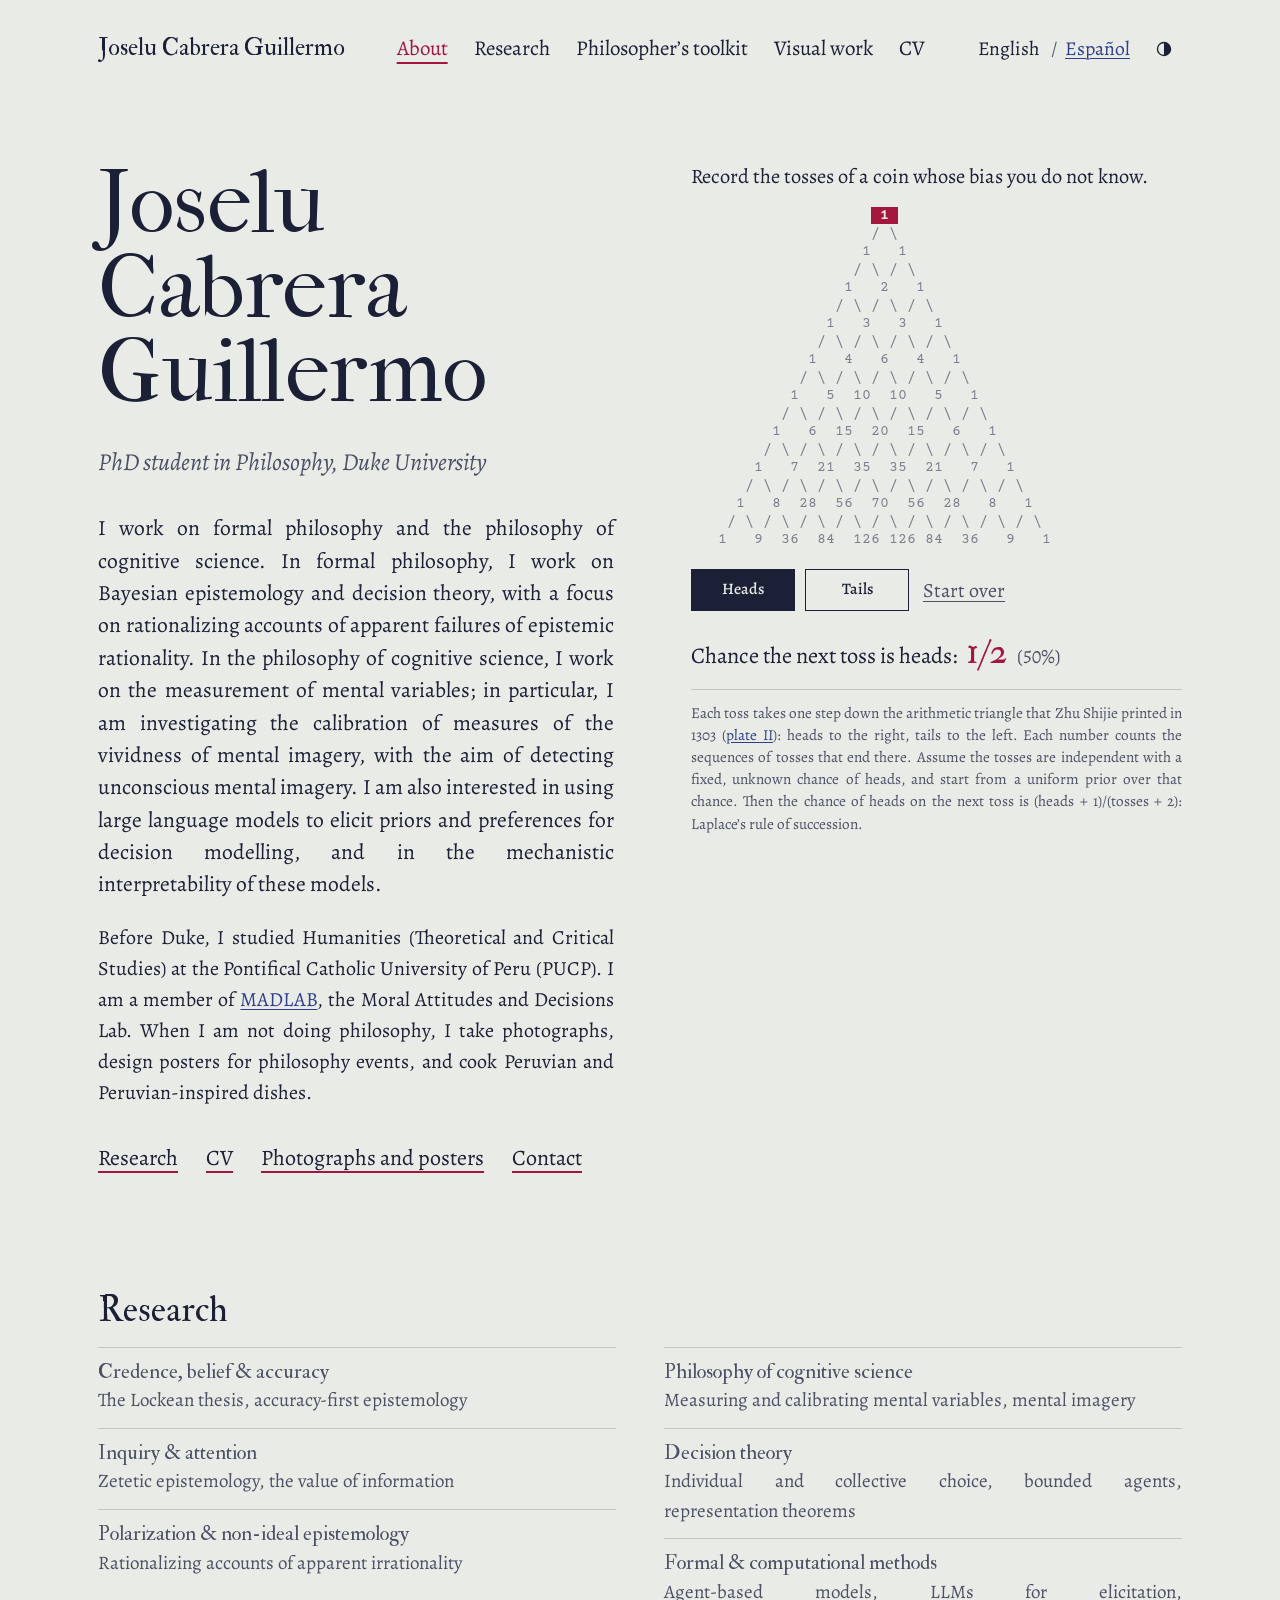
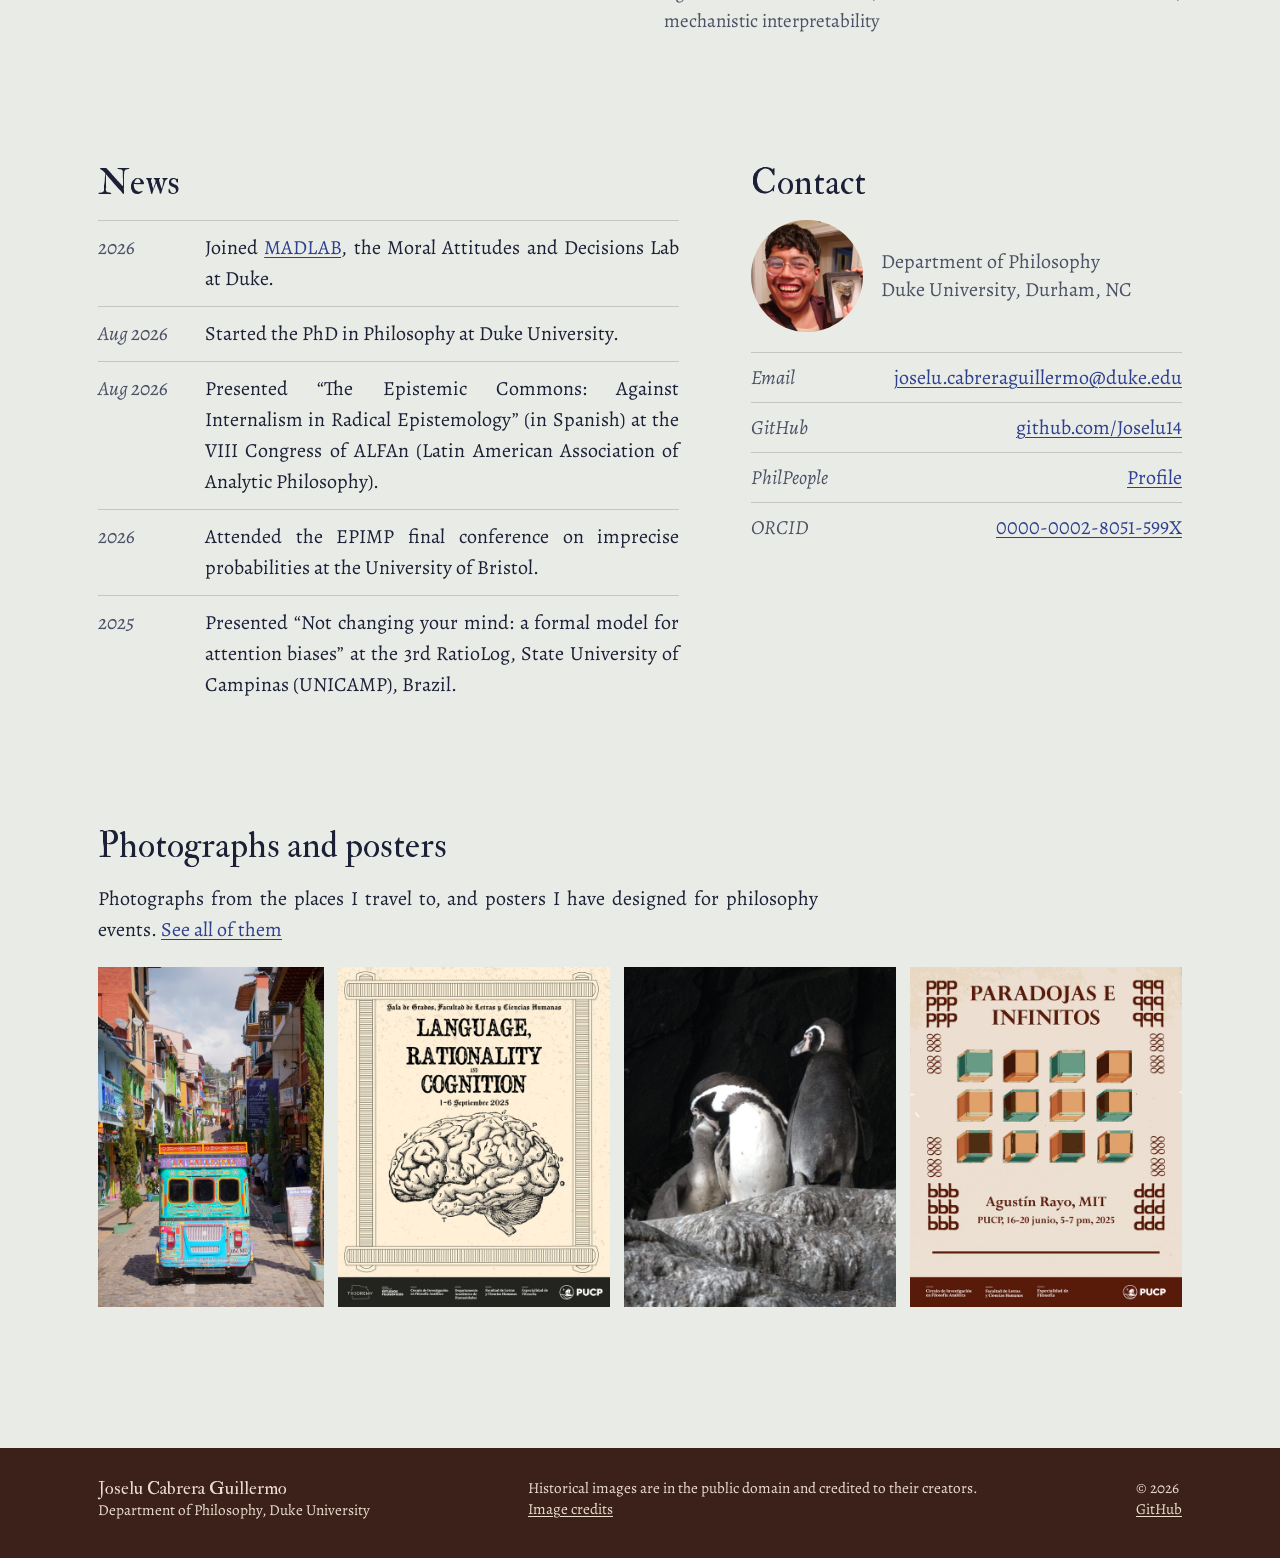
==== commit 1e92ef6f: "English titles in the English version; LaTeX templates; corrected citations - Philosophy of Delusion" ====
--- a/index.html
+++ b/index.html
@@ -115,7 +115,7 @@
         <p class="lede" lang="en">I work on formal philosophy and the philosophy of cognitive science. In formal philosophy, I work on Bayesian epistemology and decision theory, with a focus on rationalizing accounts of apparent failures of epistemic rationality. In the philosophy of cognitive science, I work on the measurement of mental variables; in particular, I am investigating the calibration of measures of the vividness of mental imagery, with the aim of detecting unconscious mental imagery. I am also interested in using large language models to elicit priors and preferences for decision modelling, and in the mechanistic interpretability of these models.</p>
         <p class="lede" lang="es">Trabajo en filosofía formal y en filosofía de la ciencia cognitiva. En filosofía formal, trabajo en epistemología bayesiana y teoría de la decisión, con énfasis en explicaciones racionalizadoras de fallas aparentes de la racionalidad epistémica. En filosofía de la ciencia cognitiva, trabajo en la medición de variables mentales; en particular, investigo la calibración de medidas de la viveza de la imaginería mental, con el objetivo de detectar imaginería mental inconsciente. También me interesa usar grandes modelos de lenguaje para elicitar probabilidades previas y preferencias en el modelado de decisiones, así como la interpretabilidad mecanicista de estos modelos.</p>
 
-        <p lang="en">Before Duke, I studied Hu&shy;man&shy;i&shy;ties (The&shy;o&shy;ret&shy;i&shy;cal and Crit&shy;i&shy;cal Studies) at the Pon&shy;ti&shy;fi&shy;cia Uni&shy;ver&shy;si&shy;dad Ca&shy;tó&shy;li&shy;ca del Perú. I am a member of <a href="https://kenan.ethics.duke.edu/mad-lab/">MADLAB</a>, the Moral At&shy;ti&shy;tudes and De&shy;ci&shy;sions Lab. When I am not doing philosophy, I take photographs, design posters for philosophy events, and cook Pe&shy;ru&shy;vian and Pe&shy;ru&shy;vian-inspired dishes.</p>
+        <p lang="en">Before Duke, I studied Hu&shy;man&shy;i&shy;ties (The&shy;o&shy;ret&shy;i&shy;cal and Crit&shy;i&shy;cal Studies) at the Pontifical Catholic Uni&shy;ver&shy;si&shy;ty of Peru (PUCP). I am a member of <a href="https://kenan.ethics.duke.edu/mad-lab/">MADLAB</a>, the Moral At&shy;ti&shy;tudes and De&shy;ci&shy;sions Lab. When I am not doing philosophy, I take photographs, design posters for philosophy events, and cook Pe&shy;ru&shy;vian and Pe&shy;ru&shy;vian-inspired dishes.</p>
         <p lang="es">Antes de Duke, estudié Hu&shy;ma&shy;ni&shy;da&shy;des (Estudios Teó&shy;ri&shy;cos y Crí&shy;ti&shy;cos) en la Pon&shy;ti&shy;fi&shy;cia Uni&shy;ver&shy;si&shy;dad Ca&shy;tó&shy;li&shy;ca del Perú. Soy miembro de <a href="https://kenan.ethics.duke.edu/mad-lab/">MADLAB</a>, el Moral At&shy;ti&shy;tudes and De&shy;ci&shy;sions Lab. Cuando no hago filosofía, tomo fotografías, diseño afiches para eventos de filosofía y cocino platos peruanos y otros inspirados en la cocina peruana.</p>
 
         <ul class="go">
@@ -195,13 +195,13 @@
             <span lang="en">Started the PhD in Phi&shy;los&shy;o&shy;phy at Duke Uni&shy;ver&shy;si&shy;ty.</span>
             <span lang="es">Empecé el doctorado en Fi&shy;lo&shy;so&shy;fía en Duke Uni&shy;ver&shy;si&shy;ty.</span></li>
           <li><time datetime="2026-08"><span lang="en">Aug 2026</span><span lang="es">ago 2026</span></time>
-            <span lang="en">Presented “Los Comunes Epis&shy;té&shy;mi&shy;cos: contra el In&shy;ter&shy;na&shy;lis&shy;mo en la Epis&shy;te&shy;mo&shy;lo&shy;gía Radical” (in Spanish) at the VIII Con&shy;gress of ALFAn (Latin American As&shy;so&shy;ci&shy;a&shy;tion of An&shy;a&shy;lyt&shy;ic Phi&shy;los&shy;o&shy;phy).</span>
+            <span lang="en">Presented “The Epistemic Commons: Against Internalism in Radical Epistemology” (in Spanish) at the VIII Con&shy;gress of ALFAn (Latin American As&shy;so&shy;ci&shy;a&shy;tion of An&shy;a&shy;lyt&shy;ic Phi&shy;los&shy;o&shy;phy).</span>
             <span lang="es">Presenté “Los Comunes Epis&shy;té&shy;mi&shy;cos: contra el In&shy;ter&shy;na&shy;lis&shy;mo en la Epis&shy;te&shy;mo&shy;lo&shy;gía Radical” en el VIII Con&shy;gre&shy;so de ALFAn (Aso&shy;cia&shy;ción La&shy;ti&shy;no&shy;ame&shy;ri&shy;ca&shy;na de Fi&shy;lo&shy;so&shy;fía Ana&shy;lí&shy;ti&shy;ca).</span></li>
           <li><time datetime="2026">2026</time>
             <span lang="en">Attended the EPIMP final conference on imprecise probabilities at the Uni&shy;ver&shy;si&shy;ty of Bristol.</span>
             <span lang="es">Asistí a la conferencia final del proyecto EPIMP sobre probabilidades imprecisas en la Uni&shy;ver&shy;si&shy;dad de Bristol.</span></li>
           <li><time datetime="2025">2025</time>
-            <span lang="en">Presented “Not changing your mind: a formal model for attention biases” at the 3rd RatioLog, Uni&shy;ver&shy;si&shy;da&shy;de Es&shy;ta&shy;dual de Cam&shy;pi&shy;nas, Brazil.</span>
+            <span lang="en">Presented “Not changing your mind: a formal model for attention biases” at the 3rd RatioLog, State Uni&shy;ver&shy;si&shy;ty of Cam&shy;pi&shy;nas (UNICAMP), Brazil.</span>
             <span lang="es">Presenté “Not changing your mind: a formal model for attention biases” en el 3er RatioLog, Uni&shy;ver&shy;si&shy;da&shy;de Es&shy;ta&shy;dual de Cam&shy;pi&shy;nas, Brasil.</span></li>
         </ul>
       </div>
@@ -233,7 +233,7 @@
         <a href="visual.html#photo" style="--ar: 0.8"><img src="assets/img/gallery/photos/2026-07-paracas-penguins-sm.jpg" width="640" height="800" loading="lazy"
           alt="A family of Humboldt penguins" data-alt-en="A family of Humboldt penguins" data-alt-es="Familia de pingüinos de Humboldt"></a>
         <a href="visual.html#poster" style="--ar: 0.8"><img src="assets/img/gallery/posters/2025-06-paradojas-e-infinitos-sm.jpg" width="640" height="800" loading="lazy"
-          alt="Poster for Agustín Rayo's lectures Paradojas e infinitos" data-alt-en="Poster for Agustín Rayo's lectures Paradojas e infinitos" data-alt-es="Afiche de las clases Paradojas e infinitos de Agustín Rayo"></a>
+          alt="Poster for Agustín Rayo's lecture series Paradoxes and Infinities" data-alt-en="Poster for Agustín Rayo's lecture series Paradoxes and Infinities" data-alt-es="Afiche de las clases Paradojas e infinitos de Agustín Rayo"></a>
       </div>
     </section>
   </main>
--- a/assets/css/style.css
+++ b/assets/css/style.css
@@ -18,7 +18,7 @@
   --paper-2: #dfe2dc;
   --ink: #1b2036;          /* indigo-black */
   --ink-2: #4b5165;
-  --faint: #868c99;        /* the unvisited part of the triangle */
+  --faint: #7a808d;        /* the unvisited part of the triangle (3.3:1 on paper) */
   --rule: #c3c7c0;
   --carmine: #a3173f;      /* cochineal */
   --indigo: #2d3f8f;       /* links */
@@ -305,6 +305,41 @@
 .talk { font-weight: 500; }
 .todo { background: var(--tint-ochre); color: #3b2a10; padding: 0 4px; }
 
+/* ---------- Course and reading-group pages (groups/, courses/, templates/course-or-group.html) ---------- */
+.crumb { margin: 0 0 10px; font-style: italic; font-size: 0.98em; }
+.crumb a { color: var(--ink-2); }
+@media (hover: hover) and (pointer: fine) { .crumb a:hover { color: var(--link-hover); } }
+.facts { margin: 26px 0 0; max-width: var(--measure); }
+.facts > div { display: grid; grid-template-columns: 8.5rem minmax(0, 1fr); align-items: baseline; padding: 9px 0; border-top: 1px solid var(--rule); }
+.facts dt { font-style: italic; color: var(--ink-2); padding-right: 14px; }
+.facts dd { margin: 0; text-align: left; }
+.poster { margin: 0; }
+.poster img { display: block; width: auto; max-width: 100%; max-height: 560px; margin: 0 auto; box-shadow: 0 1px 2px rgb(27 32 54 / 0.18), 0 10px 28px -12px rgb(27 32 54 / 0.35); }
+.poster figcaption { margin-top: 14px; font-size: 0.9rem; line-height: 1.45; color: var(--ink-2); text-align: center; }
+.poster figcaption a { color: inherit; }
+.rules, .weeks, #materials .entries { max-width: 50em; }
+.rules { margin: 18px 0 26px; }
+.rules > div { display: grid; grid-template-columns: 11rem minmax(0, 1fr); column-gap: 18px; align-items: baseline; padding: 12px 0; border-top: 1px solid var(--rule); }
+.rules dt { font: 400 1.22rem / 1.25 var(--head); }
+.rules dd { margin: 0; }
+.weeks { list-style: none; padding: 0; margin: 18px 0 0; }
+.week { display: grid; grid-template-columns: 7rem minmax(0, 1fr); column-gap: 14px; align-items: start; padding: 18px 0 20px; border-top: 1px solid var(--rule); }
+.week > * { grid-column: 2; }
+.week > .week-n { grid-column: 1; grid-row: 1; font-style: italic; color: var(--ink-2); }
+.week > .week-n, .week > h3 { align-self: baseline; }
+.week h3 { margin: 0 0 0.35em; }
+.week p { margin: 0 0 0.6em; }
+.readings { list-style: none; padding: 0; margin: 0; }
+.readings.refs { max-width: var(--measure); margin: 0 0 1em; }
+main .readings li { padding-left: 1.4em; text-indent: -1.4em; margin: 0 0 0.3em; text-align: left; -webkit-hyphens: none; hyphens: none; }
+@media (max-width: 620px) {
+  .facts > div { grid-template-columns: 7rem minmax(0, 1fr); }
+  .rules > div { grid-template-columns: 1fr; }
+  .week { grid-template-columns: 1fr; }
+  .week > .week-n { grid-column: 1; grid-row: auto; padding-bottom: 2px; }
+  .week > * { grid-column: 1; }
+}
+
 .split { display: grid; gap: clamp(24px, 4vw, 60px); grid-template-columns: 1fr; align-items: center; }
 @media (min-width: 900px) { .split { grid-template-columns: minmax(0, 1fr) minmax(0, 0.9fr); } }
 .split .plate img { max-height: 520px; }
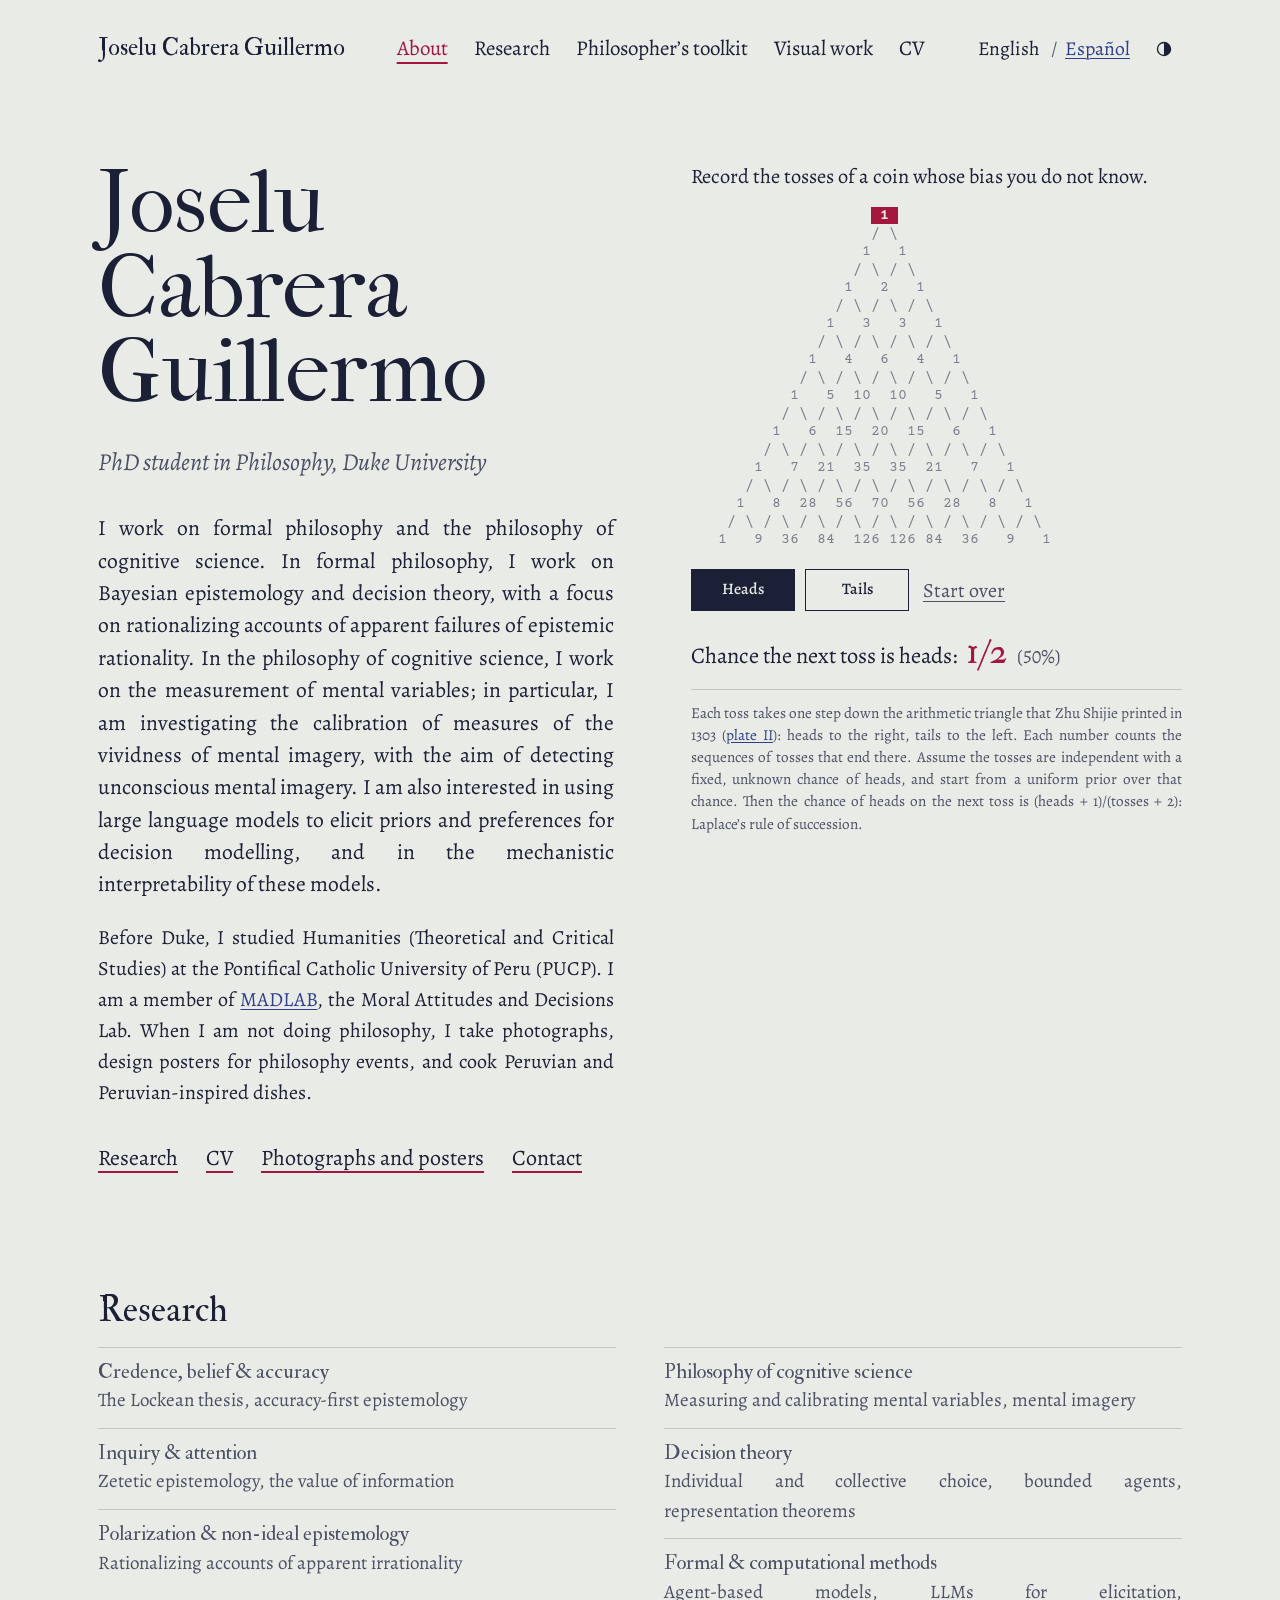
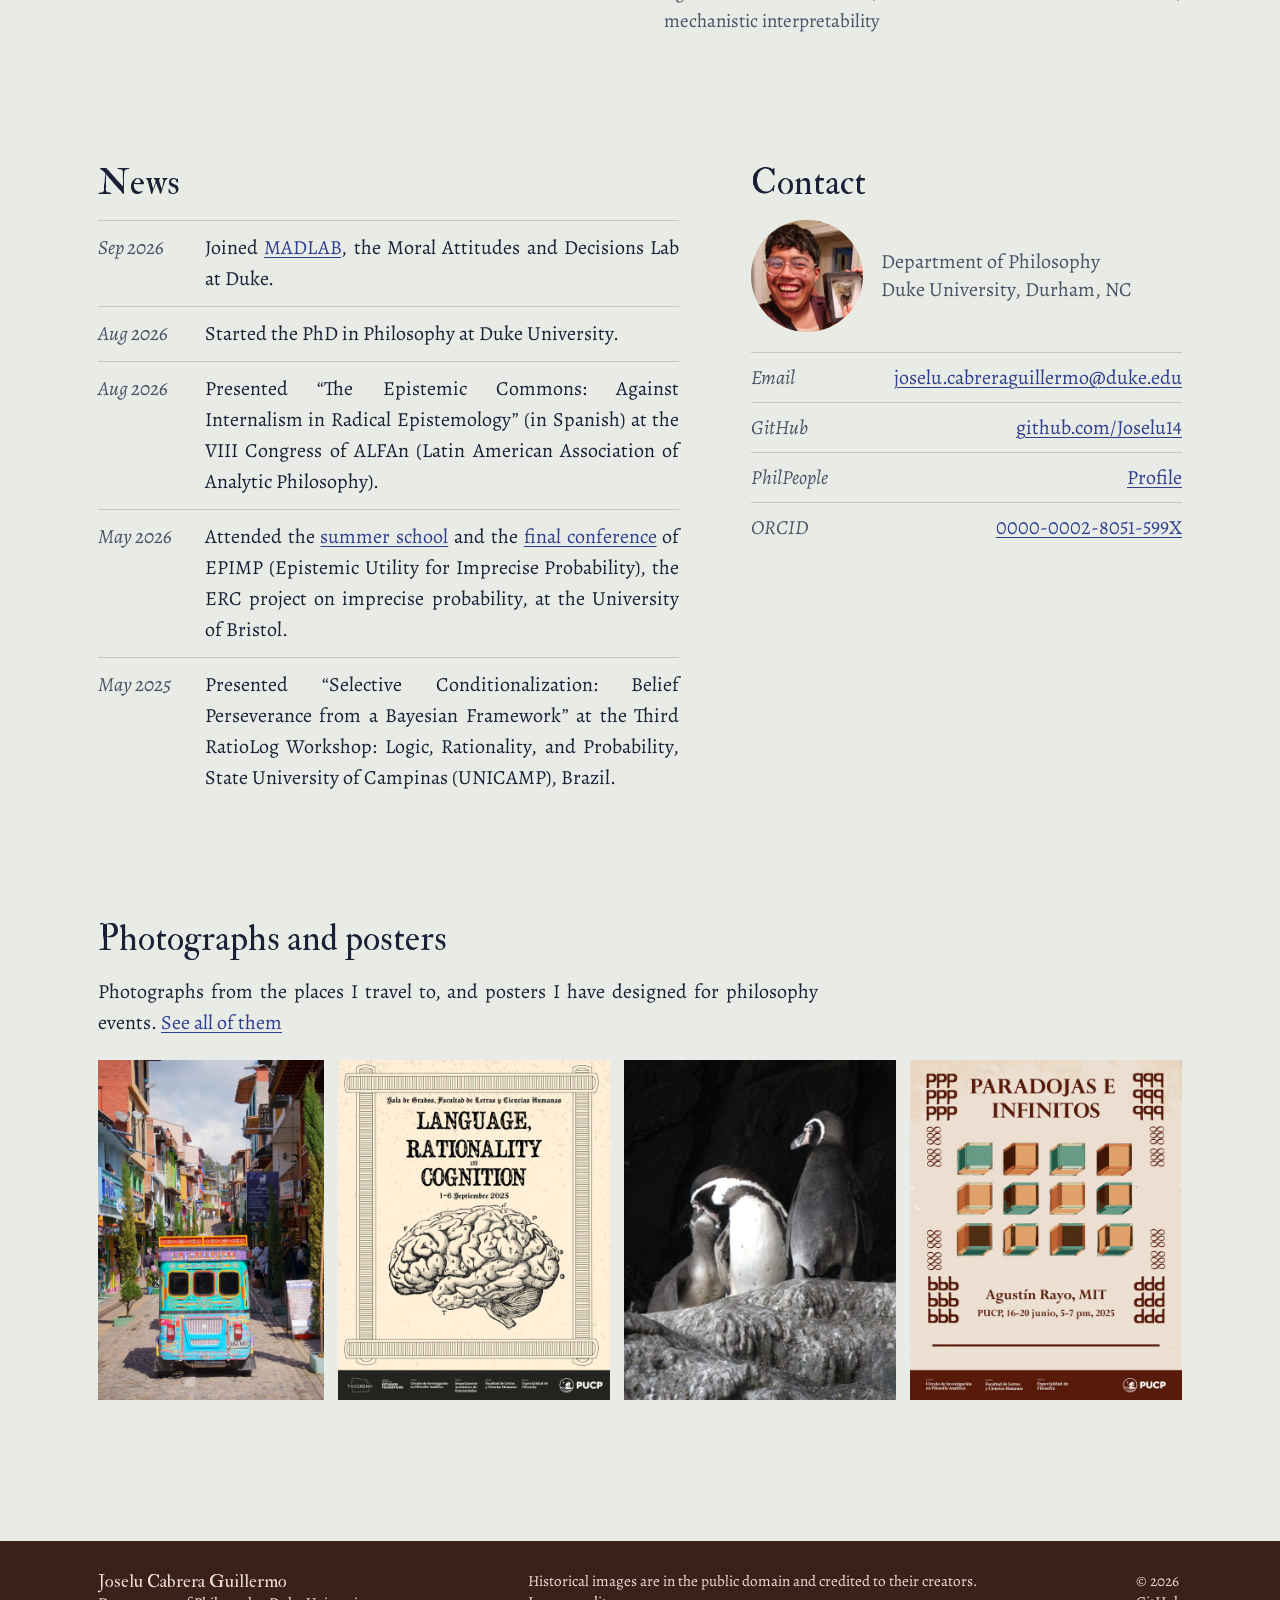
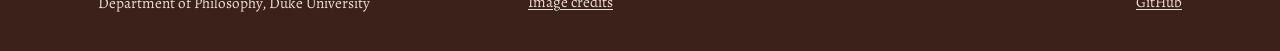
==== commit 57459b1c: "Correct the RatioLog talk; add EPIMP summer school and MADLAB date; list the attention model in the " ====
--- a/index.html
+++ b/index.html
@@ -188,7 +188,7 @@
         <h2><span lang="en">News</span><span lang="es">Novedades</span></h2>
         <!-- Newest first. Copy one <li> to add an item. -->
         <ul class="news">
-          <li><time datetime="2026-09">2026</time>
+          <li><time datetime="2026-09"><span lang="en">Sep 2026</span><span lang="es">sep 2026</span></time>
             <span lang="en">Joined <a href="https://kenan.ethics.duke.edu/mad-lab/">MADLAB</a>, the Moral At&shy;ti&shy;tudes and De&shy;ci&shy;sions Lab at Duke.</span>
             <span lang="es">Me uní a <a href="https://kenan.ethics.duke.edu/mad-lab/">MADLAB</a>, el Moral At&shy;ti&shy;tudes and De&shy;ci&shy;sions Lab de Duke.</span></li>
           <li><time datetime="2026-08"><span lang="en">Aug 2026</span><span lang="es">ago 2026</span></time>
@@ -197,12 +197,12 @@
           <li><time datetime="2026-08"><span lang="en">Aug 2026</span><span lang="es">ago 2026</span></time>
             <span lang="en">Presented “The Epistemic Commons: Against Internalism in Radical Epistemology” (in Spanish) at the VIII Con&shy;gress of ALFAn (Latin American As&shy;so&shy;ci&shy;a&shy;tion of An&shy;a&shy;lyt&shy;ic Phi&shy;los&shy;o&shy;phy).</span>
             <span lang="es">Presenté “Los Comunes Epis&shy;té&shy;mi&shy;cos: contra el In&shy;ter&shy;na&shy;lis&shy;mo en la Epis&shy;te&shy;mo&shy;lo&shy;gía Radical” en el VIII Con&shy;gre&shy;so de ALFAn (Aso&shy;cia&shy;ción La&shy;ti&shy;no&shy;ame&shy;ri&shy;ca&shy;na de Fi&shy;lo&shy;so&shy;fía Ana&shy;lí&shy;ti&shy;ca).</span></li>
-          <li><time datetime="2026">2026</time>
-            <span lang="en">Attended the EPIMP final conference on imprecise probabilities at the Uni&shy;ver&shy;si&shy;ty of Bristol.</span>
-            <span lang="es">Asistí a la conferencia final del proyecto EPIMP sobre probabilidades imprecisas en la Uni&shy;ver&shy;si&shy;dad de Bristol.</span></li>
-          <li><time datetime="2025">2025</time>
-            <span lang="en">Presented “Not changing your mind: a formal model for attention biases” at the 3rd RatioLog, State Uni&shy;ver&shy;si&shy;ty of Cam&shy;pi&shy;nas (UNICAMP), Brazil.</span>
-            <span lang="es">Presenté “Not changing your mind: a formal model for attention biases” en el 3er RatioLog, Uni&shy;ver&shy;si&shy;da&shy;de Es&shy;ta&shy;dual de Cam&shy;pi&shy;nas, Brasil.</span></li>
+          <li><time datetime="2026-05"><span lang="en">May 2026</span><span lang="es">may 2026</span></time>
+            <span lang="en">Attended the <a href="https://www.bristol.ac.uk/arts-law-social-sciences/events/2026/may/philsummer-school-epistemic-utility-for-imprecise-probability.html">summer school</a> and the <a href="https://ep-imp.gitlab.io/final-conference-2026/">final conference</a> of EPIMP (Epistemic Utility for Imprecise Probability), the ERC project on imprecise probability, at the Uni&shy;ver&shy;si&shy;ty of Bristol.</span>
+            <span lang="es">Asistí a la <a href="https://www.bristol.ac.uk/arts-law-social-sciences/events/2026/may/philsummer-school-epistemic-utility-for-imprecise-probability.html">escuela de verano</a> y a la <a href="https://ep-imp.gitlab.io/final-conference-2026/">conferencia final</a> de EPIMP (Epistemic Utility for Imprecise Probability), el proyecto ERC sobre probabilidad imprecisa, en la Uni&shy;ver&shy;si&shy;dad de Bristol.</span></li>
+          <li><time datetime="2025-05"><span lang="en">May 2025</span><span lang="es">may 2025</span></time>
+            <span lang="en">Presented “Selective Conditionalization: Belief Perseverance from a Bayesian Framework” at the Third RatioLog Workshop: Logic, Rationality, and Probability, State Uni&shy;ver&shy;si&shy;ty of Cam&shy;pi&shy;nas (UNICAMP), Brazil.</span>
+            <span lang="es">Presenté “Selective Conditionalization: Belief Perseverance from a Bayesian Framework” en el tercer RatioLog Workshop: Logic, Rationality, and Probability, Uni&shy;ver&shy;si&shy;da&shy;de Es&shy;ta&shy;dual de Cam&shy;pi&shy;nas (UNICAMP), Brasil.</span></li>
         </ul>
       </div>
 
--- a/assets/css/fonts.css
+++ b/assets/css/fonts.css
@@ -1,4 +1,5 @@
-/* Self-hosted fonts (no requests to Google). All three families are under the SIL Open Font License 1.1.
+/* Self-hosted fonts (no requests to Google). IM Fell, Alegreya and Courier Prime are under the SIL Open Font License 1.1;
+   the formulas on attention.html use a subset of Latin Modern Math (GUST Font License; see ../fonts/README-latin-modern-math-subset.txt).
    IM Fell types: digitized by Igino Marini from the 17th-century types Bishop John Fell left to Oxford.
    Alegreya: Juan Pablo del Peral, Huerta Tipográfica (Argentina).
    Courier Prime: Alan Dague-Greene, for Quote-Unquote Apps. Used only inside the ASCII figure. */
@@ -35,3 +36,8 @@
   src: url("../fonts/courier-prime-latin-400-normal.woff2") format("woff2"); }
 @font-face { font-family: "Courier Prime"; font-style: normal; font-weight: 700; font-display: swap;
   src: url("../fonts/courier-prime-latin-700-normal.woff2") format("woff2"); }
+
+/* Formulas (attention.html): a subset of Latin Modern Math, the OpenType math companion of TeX's Latin Modern,
+   by B. Jackowski, P. Strzelczyk and P. Pianowski (GUST e-foundry). Downloaded only by pages with formulas. */
+@font-face { font-family: "Latin Modern Math Subset"; font-style: normal; font-weight: 400; font-display: swap;
+  src: url("../fonts/latin-modern-math-subset.woff2") format("woff2"); }
--- a/assets/css/style.css
+++ b/assets/css/style.css
@@ -345,6 +345,102 @@
 .split .plate img { max-height: 520px; }
 .hero > *, .two-col > *, .split > *, .area > * { min-width: 0; }
 
+/* ---------- Attention model (attention.html) ---------- */
+.att { --a: 0.65; --l: 0.75; --zone: color-mix(in srgb, var(--tint-indigo) 60%, transparent); padding-top: clamp(16px, 3vw, 32px); }
+:root[data-theme="dark"] .att { --zone: color-mix(in srgb, var(--indigo) 18%, transparent); }
+@media (prefers-color-scheme: dark) { :root:not([data-theme="light"]) .att { --zone: color-mix(in srgb, var(--indigo) 18%, transparent); } }
+.att-label { font-style: italic; color: var(--ink-2); margin: 0 0 6px; text-align: left; }
+.att-sub { margin-top: 14px; }
+.att-controls { display: grid; grid-template-columns: 1fr; gap: 22px 56px; }
+@media (min-width: 860px) { .att-controls { grid-template-columns: 1fr 1fr; } }
+.att-ctl { border-top: 1px solid var(--rule); padding-top: 12px; min-width: 0; }
+.att .filters { margin: 0 0 4px; gap: 0 22px; }
+.att .filters button { text-align: left; }
+.att-note { font-size: 0.95em; color: var(--ink-2); margin: 4px 0 6px; max-width: var(--measure); }
+.att .again { background: none; border: 0; padding: 6px 0; cursor: pointer; color: var(--ink-2); text-decoration: underline; text-decoration-thickness: 1px; text-underline-offset: 0.18em; }
+@media (hover: hover) and (pointer: fine) { .att .again:hover { color: var(--link-hover); } }
+.att-check { display: flex; gap: 8px; align-items: baseline; margin: 0 0 8px; cursor: pointer; text-align: left; }
+.att-check input { accent-color: var(--carmine); width: 1.05em; height: 1.05em; flex: none; transform: translateY(2px); }
+.att-key { font-size: 0.92em; color: var(--ink-2); margin: 10px 0 0; text-align: left; }
+.att-slider { display: grid; grid-template-columns: 8.5em minmax(0, 1fr) 2.8em; align-items: center; gap: 12px; margin: 4px 0; }
+.att-slider input[type="range"] { width: 100%; margin: 0; min-height: 30px; accent-color: var(--carmine); }
+.att-slider output { font-variant-numeric: lining-nums tabular-nums; text-align: right; }
+
+/* The shared scale: the one moving picture on the page */
+.att-outcome { margin-top: clamp(30px, 4vw, 48px); padding-top: 14px; border-top: 1.5px solid var(--ink); }
+.att-row, .att-axis { display: grid; grid-template-columns: 4.6em minmax(0, 1fr) 6.6em; gap: 14px; align-items: center; }
+.att-row { min-height: 46px; }
+.att-row-name { font: 400 1.25rem / 1 var(--head); }
+.att-row-num { font-variant-numeric: lining-nums tabular-nums; text-align: right; white-space: nowrap; }
+.att-row-num b, .att-cr b { color: var(--carmine); font-weight: 600; }
+.att-track {
+  position: relative; height: 32px; border-left: 1px solid var(--ink-2); border-right: 1px solid var(--ink-2);
+  background: linear-gradient(to right, var(--zone) calc((1 - var(--l)) * 100%), transparent calc((1 - var(--l)) * 100%) calc(var(--l) * 100%), var(--zone) calc(var(--l) * 100%));
+}
+.att-track::before { content: ""; position: absolute; left: 0; right: 0; top: 50%; border-top: 1px solid var(--rule); }
+.att-arrow { position: absolute; top: 50%; height: 0; border-top: 2px solid var(--carmine); transition: left 220ms cubic-bezier(0.23, 1, 0.32, 1), width 220ms cubic-bezier(0.23, 1, 0.32, 1); }
+.mk { position: absolute; top: 50%; width: 13px; height: 13px; border-radius: 50%; transform: translate(-50%, -50%); transition: left 220ms cubic-bezier(0.23, 1, 0.32, 1); }
+.mk.before { border: 1.5px solid var(--ink); background: var(--paper); }
+.mk.after { background: var(--carmine); }
+.mk.all { width: 10px; height: 10px; border-radius: 0; border: 1.5px solid var(--ink-2); background: var(--paper); transform: translate(-50%, -50%) rotate(45deg); }
+.att-axis { margin-top: 2px; font-size: 0.82em; line-height: 1.15; color: var(--ink-2); font-style: italic; align-items: start; }
+.att-zones { display: grid; grid-template-columns: calc((1 - var(--l)) * 100%) minmax(0, 1fr) calc((1 - var(--l)) * 100%); text-align: center; }
+.att-zones > span { overflow: hidden; padding: 0 2px; }
+.att-legend { display: flex; flex-wrap: wrap; align-items: center; gap: 6px 8px; font-size: 0.9em; color: var(--ink-2); margin: 14px 0 0; }
+.att-li { display: inline-flex; align-items: center; gap: 7px; margin-right: 16px; white-space: nowrap; }
+.att-legend .mk { position: static; display: inline-block; transform: none; flex: none; }
+.att-legend .mk.all { transform: rotate(45deg); }
+.att-verdict { font: 400 1.5rem / 1.25 var(--head); margin: 20px 0 6px; max-width: 32em; text-align: left; -webkit-hyphens: manual; hyphens: manual; }
+.att-all { color: var(--ink-2); max-width: var(--measure); }
+@media (max-width: 620px) {
+  .att-row { grid-template-columns: minmax(0, 1fr) auto; grid-template-areas: "name num" "track track"; gap: 2px 10px; padding-bottom: 6px; }
+  .att-row-name { grid-area: name; } .att-row-num { grid-area: num; } .att-track { grid-area: track; }
+  .att-axis { grid-template-columns: minmax(0, 1fr); }
+  .att-axis > span:not(.att-zones) { display: none; }
+}
+
+/* The two agents */
+.att-agents { display: grid; grid-template-columns: 1fr; gap: 28px 56px; margin-top: clamp(26px, 4vw, 44px); }
+@media (min-width: 860px) { .att-agents { grid-template-columns: 1fr 1fr; } }
+.att-agent { border-top: 1px solid var(--rule); padding-top: 12px; min-width: 0; }
+.att-agent h3 { margin: 0 0 10px; }
+.att-sal { display: grid; grid-template-columns: 1.4em minmax(0, 1fr) 2.6em; gap: 2px 10px; align-items: center; margin: 0 0 8px; }
+.att-ev { font-weight: 700; color: var(--ink); }
+.att-sal:not(.on) .att-ev { color: var(--faint); text-decoration: line-through; }
+.att-bar { position: relative; height: 10px; background: var(--paper-2); }
+.att-bar > span { position: absolute; left: 0; top: 0; bottom: 0; background: var(--faint); transition: width 220ms cubic-bezier(0.23, 1, 0.32, 1); }
+.att-sal.on .att-bar > span { background: var(--ink); }
+.att-bar::after { content: ""; position: absolute; top: -5px; bottom: -5px; left: calc(var(--a) * 100%); border-left: 2px solid var(--carmine); }
+.att-num { font-variant-numeric: lining-nums tabular-nums; text-align: right; }
+.att-why { grid-column: 2 / 4; font-size: 0.85em; font-style: italic; color: var(--ink-2); text-align: left; }
+.att-says { margin: 12px 0 10px; text-align: left; }
+.att-cr { margin: 0 0 10px; }
+.att-cr > div { display: grid; grid-template-columns: 5.2em minmax(0, 1fr); padding: 5px 0; border-top: 1px solid var(--rule); }
+.att-cr dt { font-style: italic; color: var(--ink-2); }
+.att-cr dd { margin: 0; font-variant-numeric: lining-nums tabular-nums; text-align: left; }
+.att-adjust, .att-tt { border-top: 1px solid var(--rule); padding: 8px 0; }
+.att-adjust summary, .att-tt summary { cursor: pointer; padding: 4px 0; }
+@media (hover: hover) and (pointer: fine) { .att-adjust summary:hover, .att-tt summary:hover { color: var(--link-hover); } }
+.att-group { border: 0; padding: 0; margin: 10px 0 4px; min-width: 0; }
+.att-group legend { font-style: italic; color: var(--ink-2); padding: 0; margin-bottom: 2px; font-size: 0.95em; }
+.att-agent .att-slider { grid-template-columns: 5.9em minmax(0, 1fr) 2.6em; }
+.att-agent .att-slider label { font-variant-numeric: lining-nums; white-space: nowrap; font-size: 0.95em; }
+.att-derived { font-size: 0.9em; color: var(--ink-2); text-align: left; font-variant-numeric: lining-nums; }
+.att-tt-note { font-size: 0.9em; color: var(--ink-2); max-width: 30em; }
+.att-table { border-collapse: collapse; font-variant-numeric: lining-nums tabular-nums; font-size: 0.92em; margin-top: 6px; }
+.att-table th, .att-table td { padding: 2px 9px; text-align: center; }
+.att-table th { font-weight: 400; font-style: italic; color: var(--ink-2); border-bottom: 1px solid var(--rule); }
+.att-table td:nth-child(n+5) { text-align: right; }
+.att-table tr.out td { color: var(--faint); text-decoration: line-through; }
+
+/* How the model works */
+.att-how h3 { margin: 1.6em 0 0.4em; }
+/* Formulas: set like a LaTeX equation environment, in Latin Modern Math */
+math { font-family: "Latin Modern Math Subset", "Latin Modern Math", "STIX Two Math", "Cambria Math", math; font-size: 1.08em; }
+math[display="block"] { display: block math; margin: 14px 0 20px; font-size: 1.22em; overflow-x: auto; overflow-y: hidden; max-width: 100%; padding: 4px 0; text-align: center; }
+.att-how math[display="block"] { max-width: var(--measure); }
+@media (max-width: 620px) { math[display="block"] { font-size: 1.06em; } }
+
 /* ---------- 9. Visual work: the darkroom ---------- */
 body.darkroom {
   --paper: #1d1512; --paper-2: #2a201b; --ink: #efe5d9; --ink-2: #b6a799; --faint: #7d6d62;
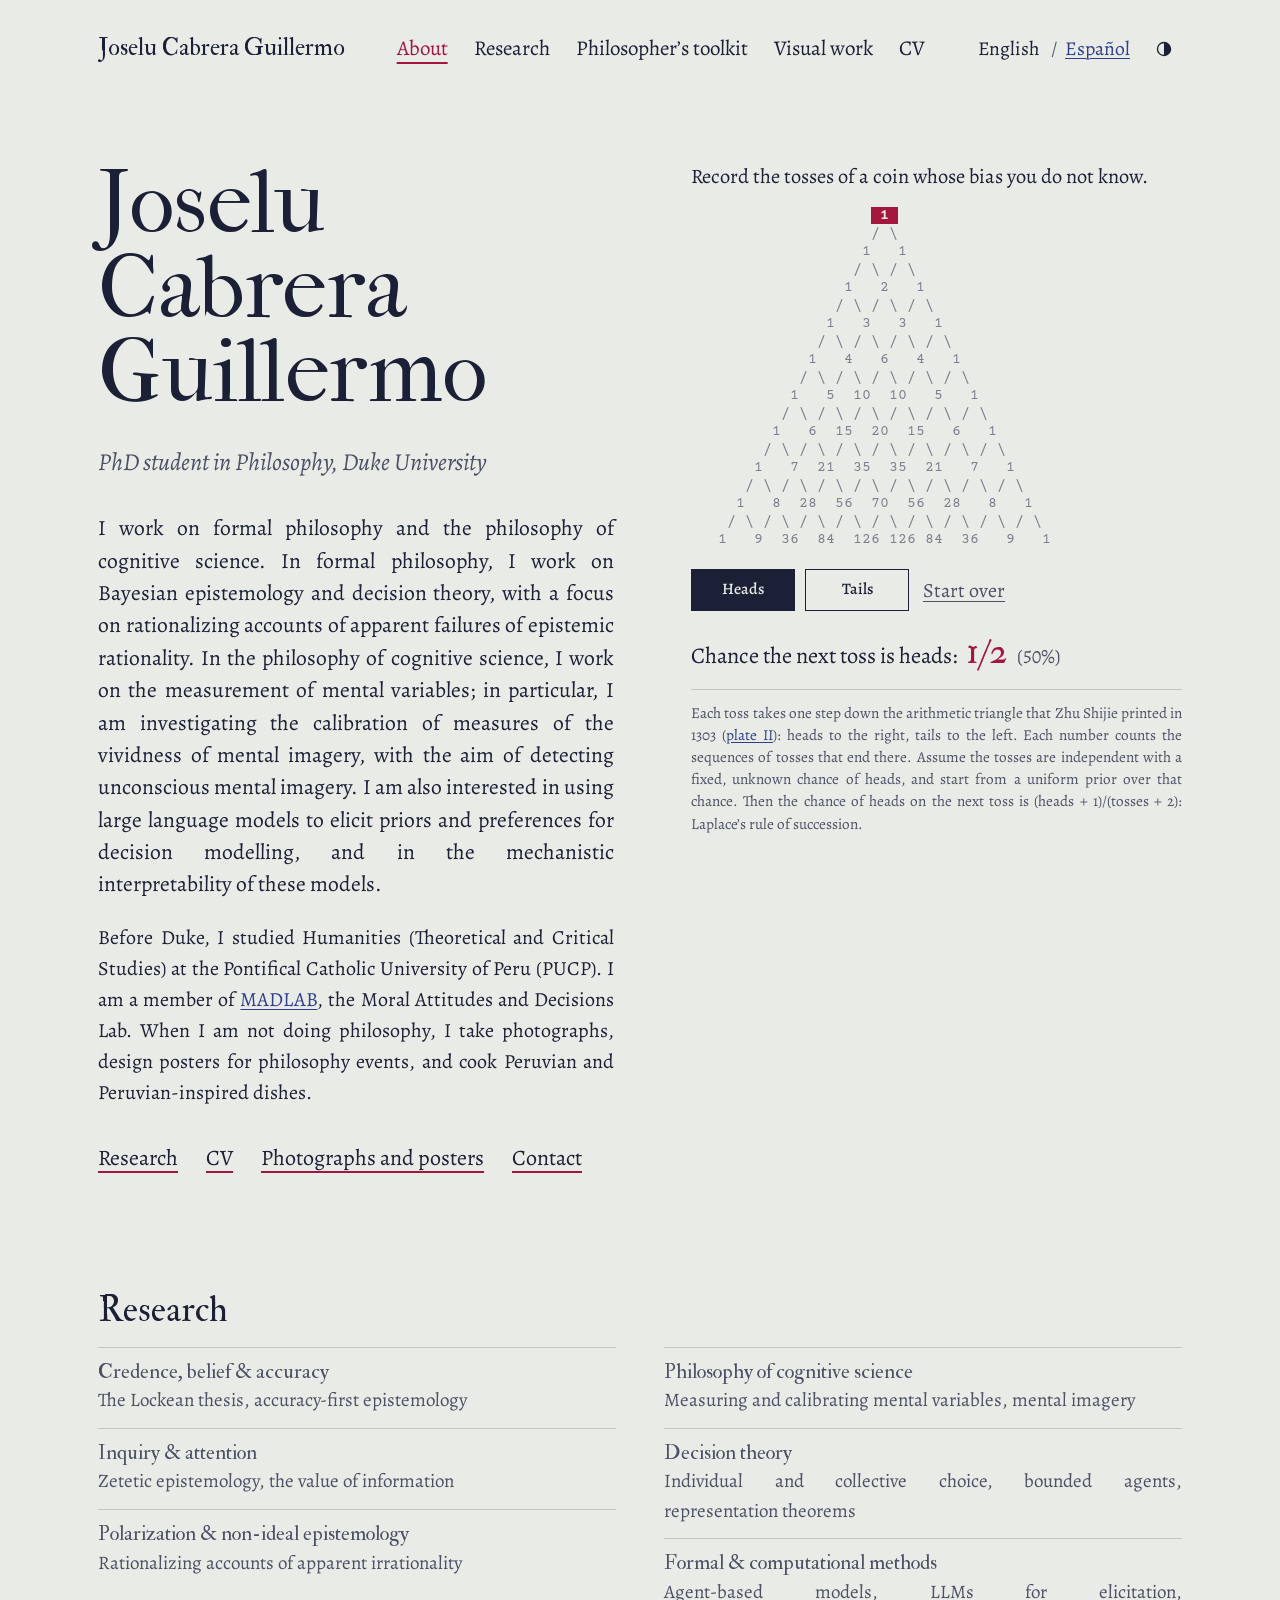
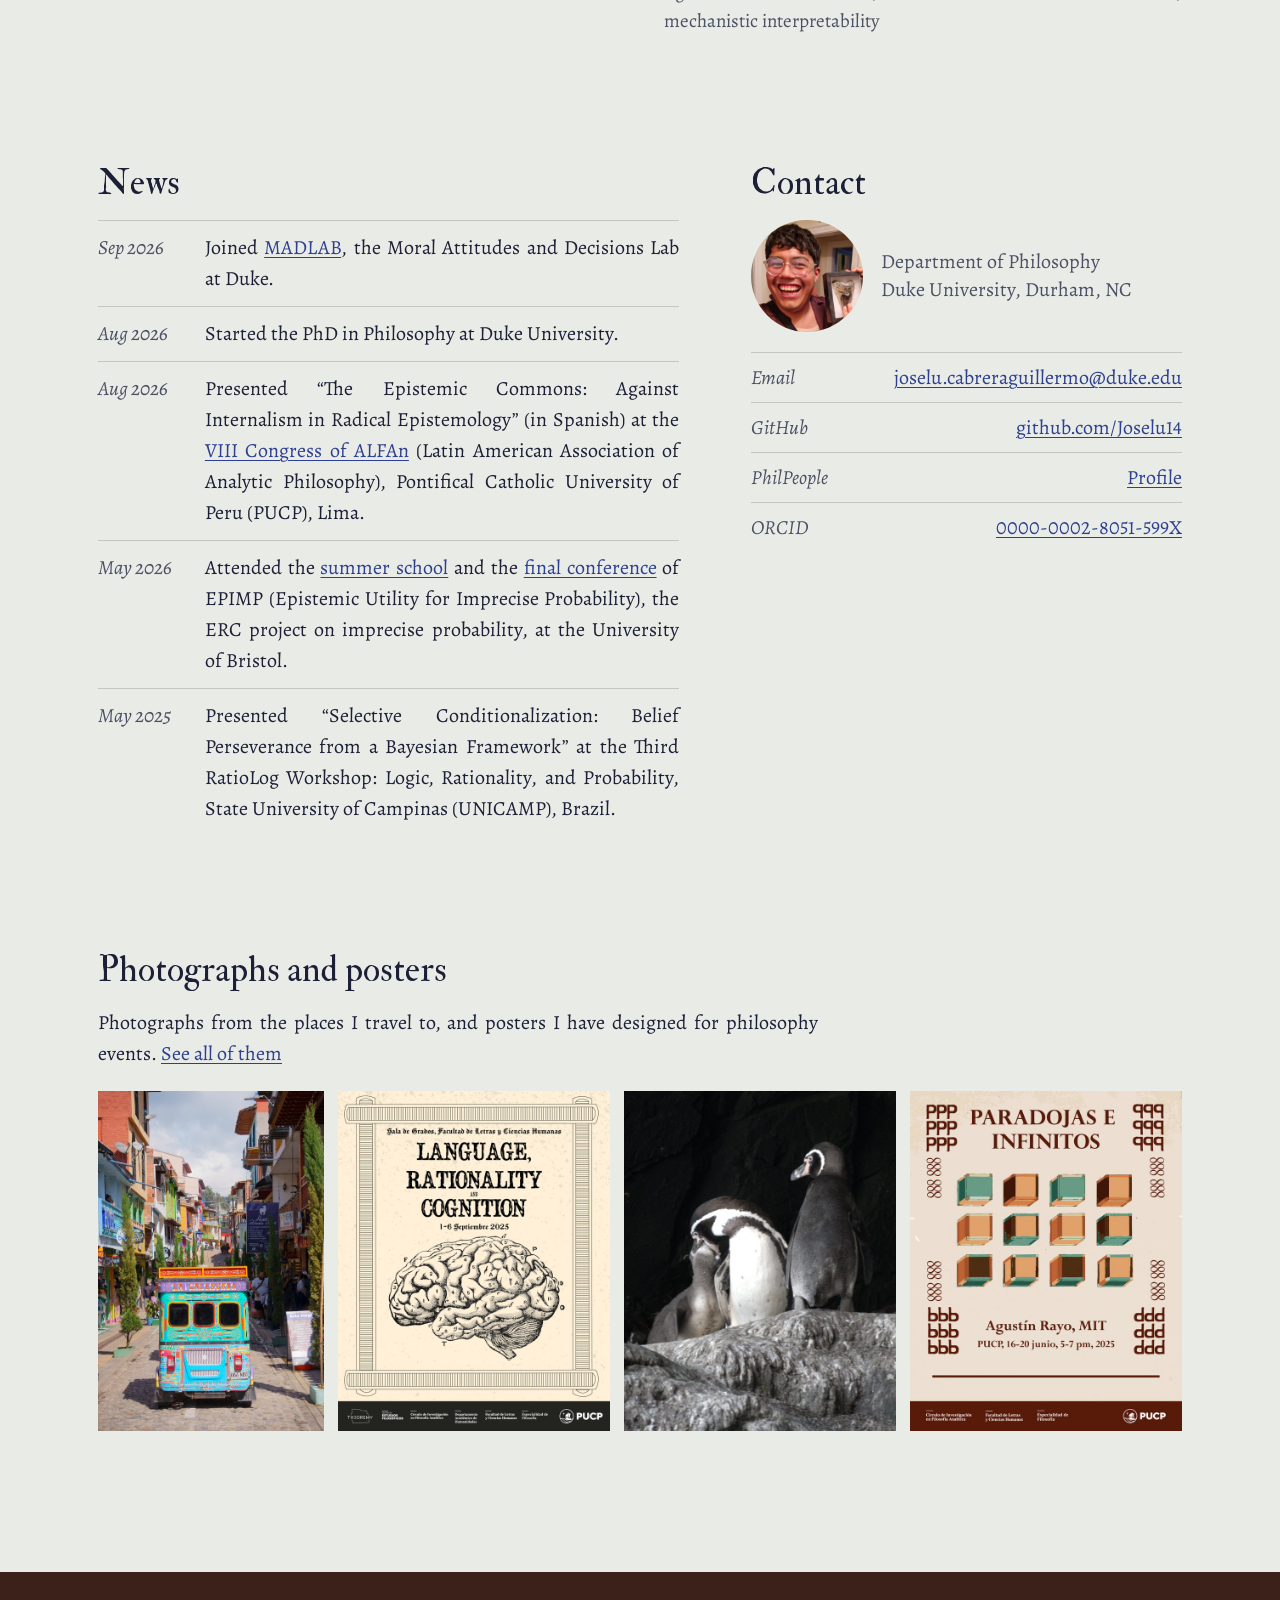
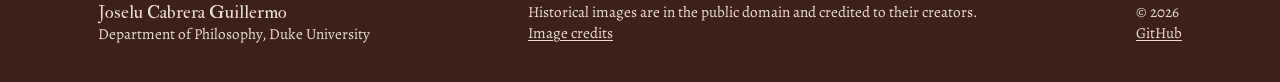
==== commit 880cf5f7: "Complete the PIKSI-Logic and ALFAn entries - PIKSI-Logic 2024: Northeastern University, Boston, 29 J" ====
--- a/index.html
+++ b/index.html
@@ -195,8 +195,8 @@
             <span lang="en">Started the PhD in Phi&shy;los&shy;o&shy;phy at Duke Uni&shy;ver&shy;si&shy;ty.</span>
             <span lang="es">Empecé el doctorado en Fi&shy;lo&shy;so&shy;fía en Duke Uni&shy;ver&shy;si&shy;ty.</span></li>
           <li><time datetime="2026-08"><span lang="en">Aug 2026</span><span lang="es">ago 2026</span></time>
-            <span lang="en">Presented “The Epistemic Commons: Against Internalism in Radical Epistemology” (in Spanish) at the VIII Con&shy;gress of ALFAn (Latin American As&shy;so&shy;ci&shy;a&shy;tion of An&shy;a&shy;lyt&shy;ic Phi&shy;los&shy;o&shy;phy).</span>
-            <span lang="es">Presenté “Los Comunes Epis&shy;té&shy;mi&shy;cos: contra el In&shy;ter&shy;na&shy;lis&shy;mo en la Epis&shy;te&shy;mo&shy;lo&shy;gía Radical” en el VIII Con&shy;gre&shy;so de ALFAn (Aso&shy;cia&shy;ción La&shy;ti&shy;no&shy;ame&shy;ri&shy;ca&shy;na de Fi&shy;lo&shy;so&shy;fía Ana&shy;lí&shy;ti&shy;ca).</span></li>
+            <span lang="en">Presented “The Epistemic Commons: Against Internalism in Radical Epistemology” (in Spanish) at the <a href="https://alfan.org/en/8th-alfan-conference-program/">VIII Con&shy;gress of ALFAn</a> (Latin American As&shy;so&shy;ci&shy;a&shy;tion of An&shy;a&shy;lyt&shy;ic Phi&shy;los&shy;o&shy;phy), Pontifical Catholic Uni&shy;ver&shy;si&shy;ty of Peru (PUCP), Lima.</span>
+            <span lang="es">Presenté “Los Comunes Epis&shy;té&shy;mi&shy;cos: contra el In&shy;ter&shy;na&shy;lis&shy;mo en la Epis&shy;te&shy;mo&shy;lo&shy;gía Radical” en el <a href="https://alfan.org/en/8th-alfan-conference-program/">VIII Con&shy;gre&shy;so de ALFAn</a> (Aso&shy;cia&shy;ción La&shy;ti&shy;no&shy;ame&shy;ri&shy;ca&shy;na de Fi&shy;lo&shy;so&shy;fía Ana&shy;lí&shy;ti&shy;ca), Pon&shy;ti&shy;fi&shy;cia Uni&shy;ver&shy;si&shy;dad Ca&shy;tó&shy;li&shy;ca del Perú (PUCP), Lima.</span></li>
           <li><time datetime="2026-05"><span lang="en">May 2026</span><span lang="es">may 2026</span></time>
             <span lang="en">Attended the <a href="https://www.bristol.ac.uk/arts-law-social-sciences/events/2026/may/philsummer-school-epistemic-utility-for-imprecise-probability.html">summer school</a> and the <a href="https://ep-imp.gitlab.io/final-conference-2026/">final conference</a> of EPIMP (Epistemic Utility for Imprecise Probability), the ERC project on imprecise probability, at the Uni&shy;ver&shy;si&shy;ty of Bristol.</span>
             <span lang="es">Asistí a la <a href="https://www.bristol.ac.uk/arts-law-social-sciences/events/2026/may/philsummer-school-epistemic-utility-for-imprecise-probability.html">escuela de verano</a> y a la <a href="https://ep-imp.gitlab.io/final-conference-2026/">conferencia final</a> de EPIMP (Epistemic Utility for Imprecise Probability), el proyecto ERC sobre probabilidad imprecisa, en la Uni&shy;ver&shy;si&shy;dad de Bristol.</span></li>
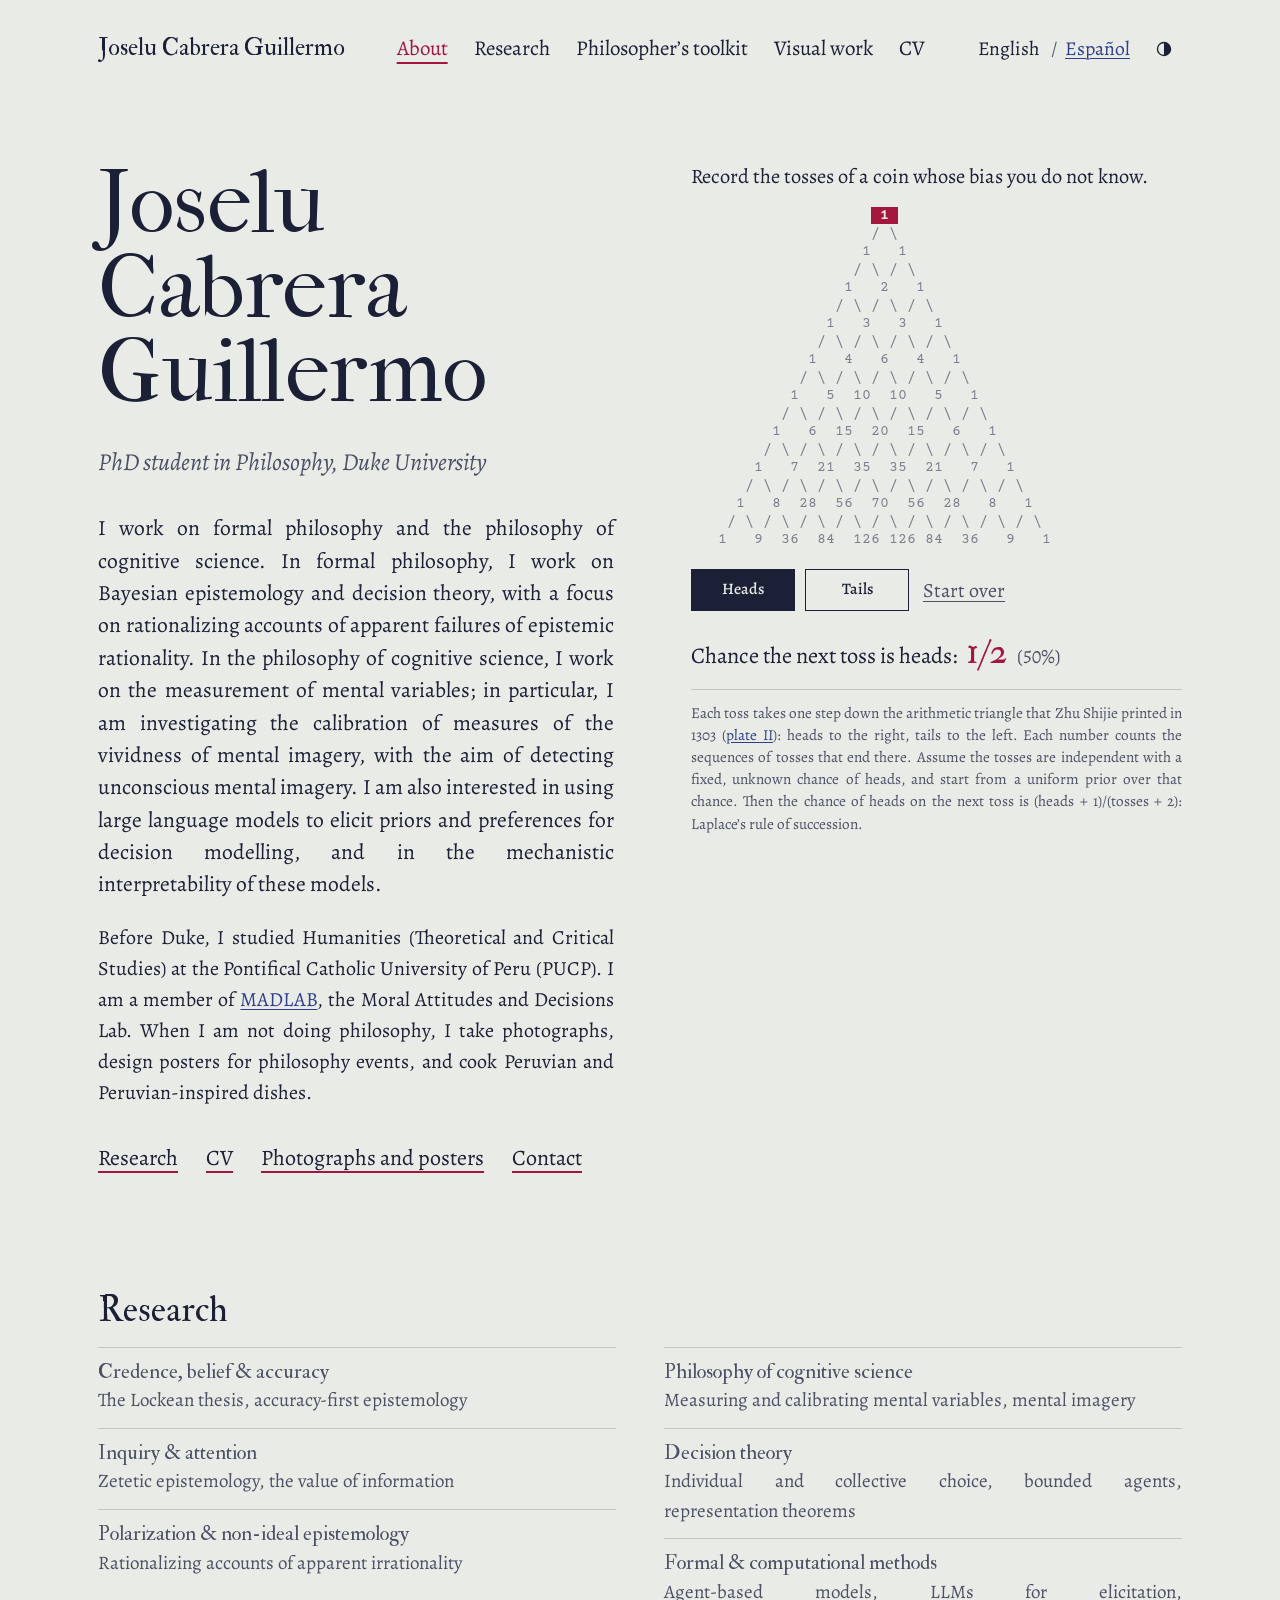
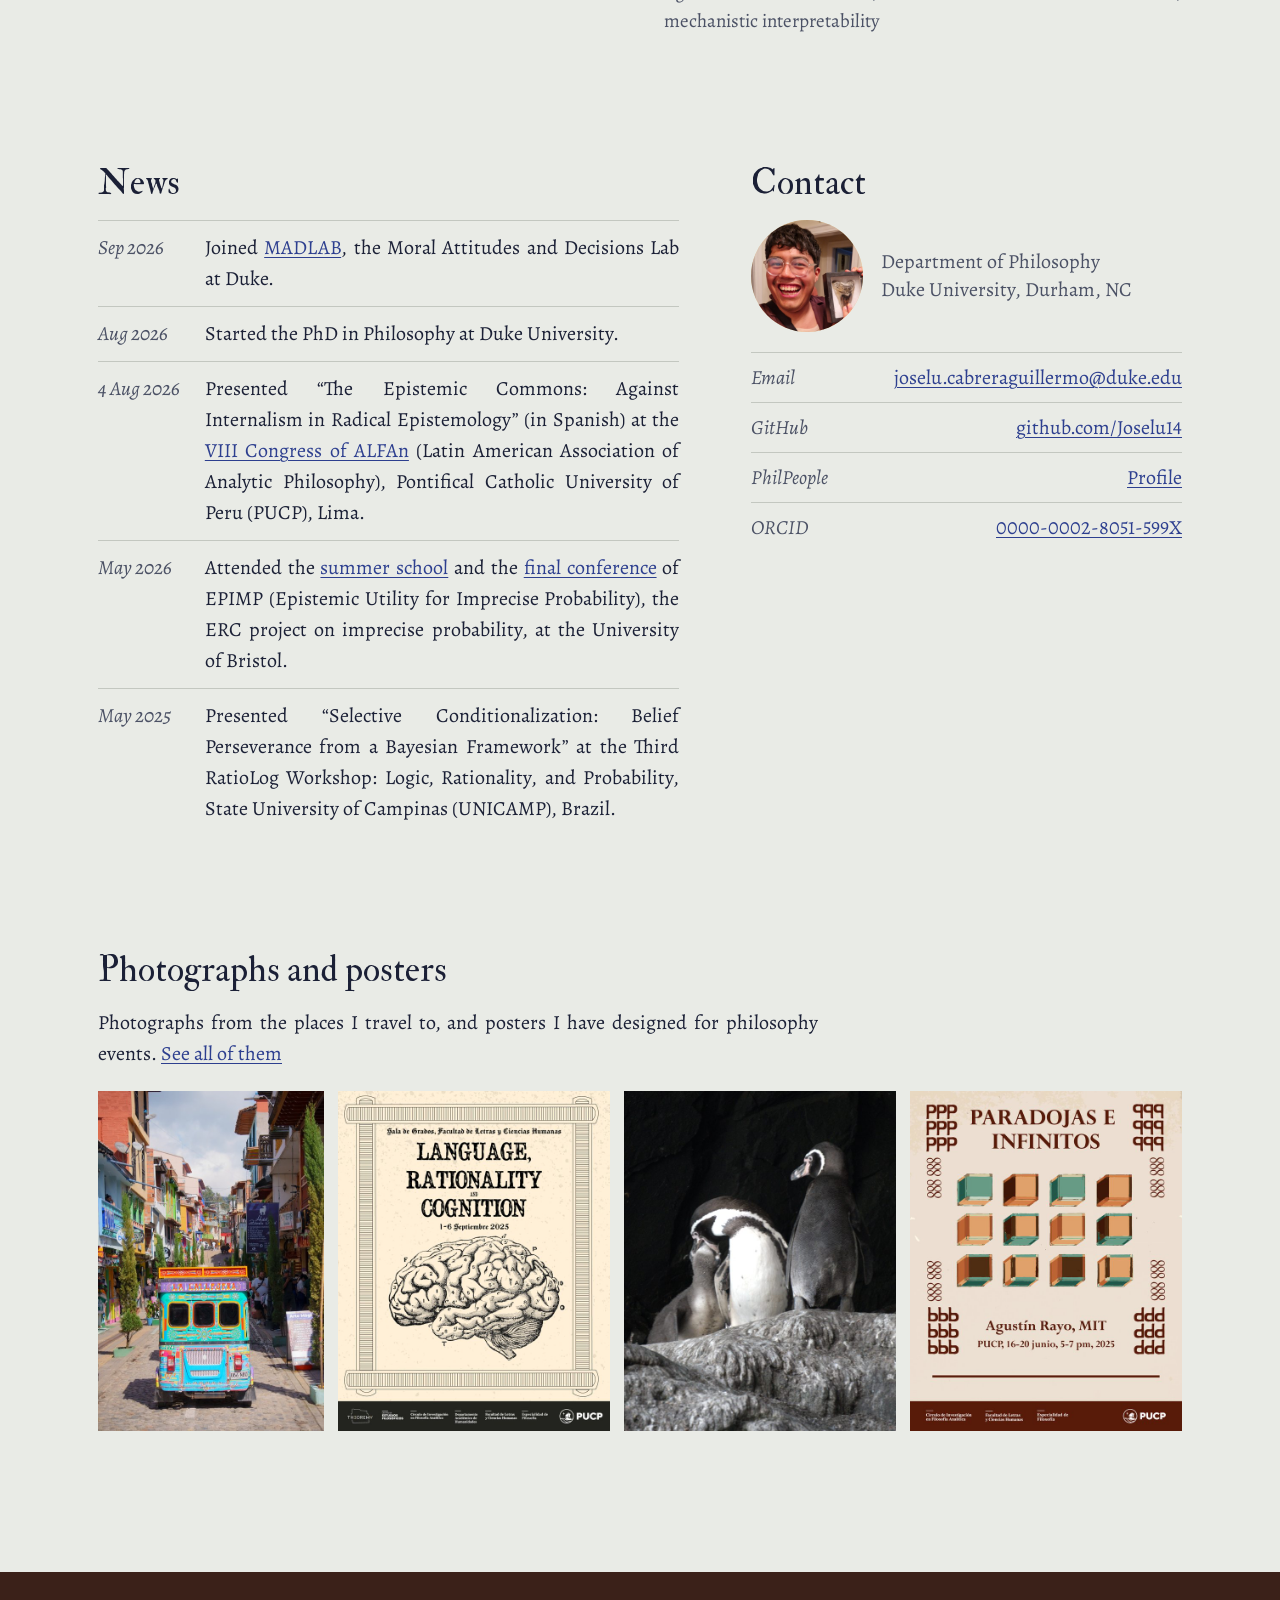
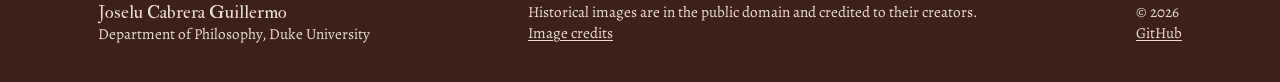
==== commit 2b3aadab: "ALFAn talk: 4 August 2026 Co-Authored-By: Claude Opus 5.5 <noreply@anthropic.com> Claude-Session: ht" ====
--- a/index.html
+++ b/index.html
@@ -194,7 +194,7 @@
           <li><time datetime="2026-08"><span lang="en">Aug 2026</span><span lang="es">ago 2026</span></time>
             <span lang="en">Started the PhD in Phi&shy;los&shy;o&shy;phy at Duke Uni&shy;ver&shy;si&shy;ty.</span>
             <span lang="es">Empecé el doctorado en Fi&shy;lo&shy;so&shy;fía en Duke Uni&shy;ver&shy;si&shy;ty.</span></li>
-          <li><time datetime="2026-08"><span lang="en">Aug 2026</span><span lang="es">ago 2026</span></time>
+          <li><time datetime="2026-08-04"><span lang="en">4 Aug 2026</span><span lang="es">4 ago 2026</span></time>
             <span lang="en">Presented “The Epistemic Commons: Against Internalism in Radical Epistemology” (in Spanish) at the <a href="https://alfan.org/en/8th-alfan-conference-program/">VIII Con&shy;gress of ALFAn</a> (Latin American As&shy;so&shy;ci&shy;a&shy;tion of An&shy;a&shy;lyt&shy;ic Phi&shy;los&shy;o&shy;phy), Pontifical Catholic Uni&shy;ver&shy;si&shy;ty of Peru (PUCP), Lima.</span>
             <span lang="es">Presenté “Los Comunes Epis&shy;té&shy;mi&shy;cos: contra el In&shy;ter&shy;na&shy;lis&shy;mo en la Epis&shy;te&shy;mo&shy;lo&shy;gía Radical” en el <a href="https://alfan.org/en/8th-alfan-conference-program/">VIII Con&shy;gre&shy;so de ALFAn</a> (Aso&shy;cia&shy;ción La&shy;ti&shy;no&shy;ame&shy;ri&shy;ca&shy;na de Fi&shy;lo&shy;so&shy;fía Ana&shy;lí&shy;ti&shy;ca), Pon&shy;ti&shy;fi&shy;cia Uni&shy;ver&shy;si&shy;dad Ca&shy;tó&shy;li&shy;ca del Perú (PUCP), Lima.</span></li>
           <li><time datetime="2026-05"><span lang="en">May 2026</span><span lang="es">may 2026</span></time>
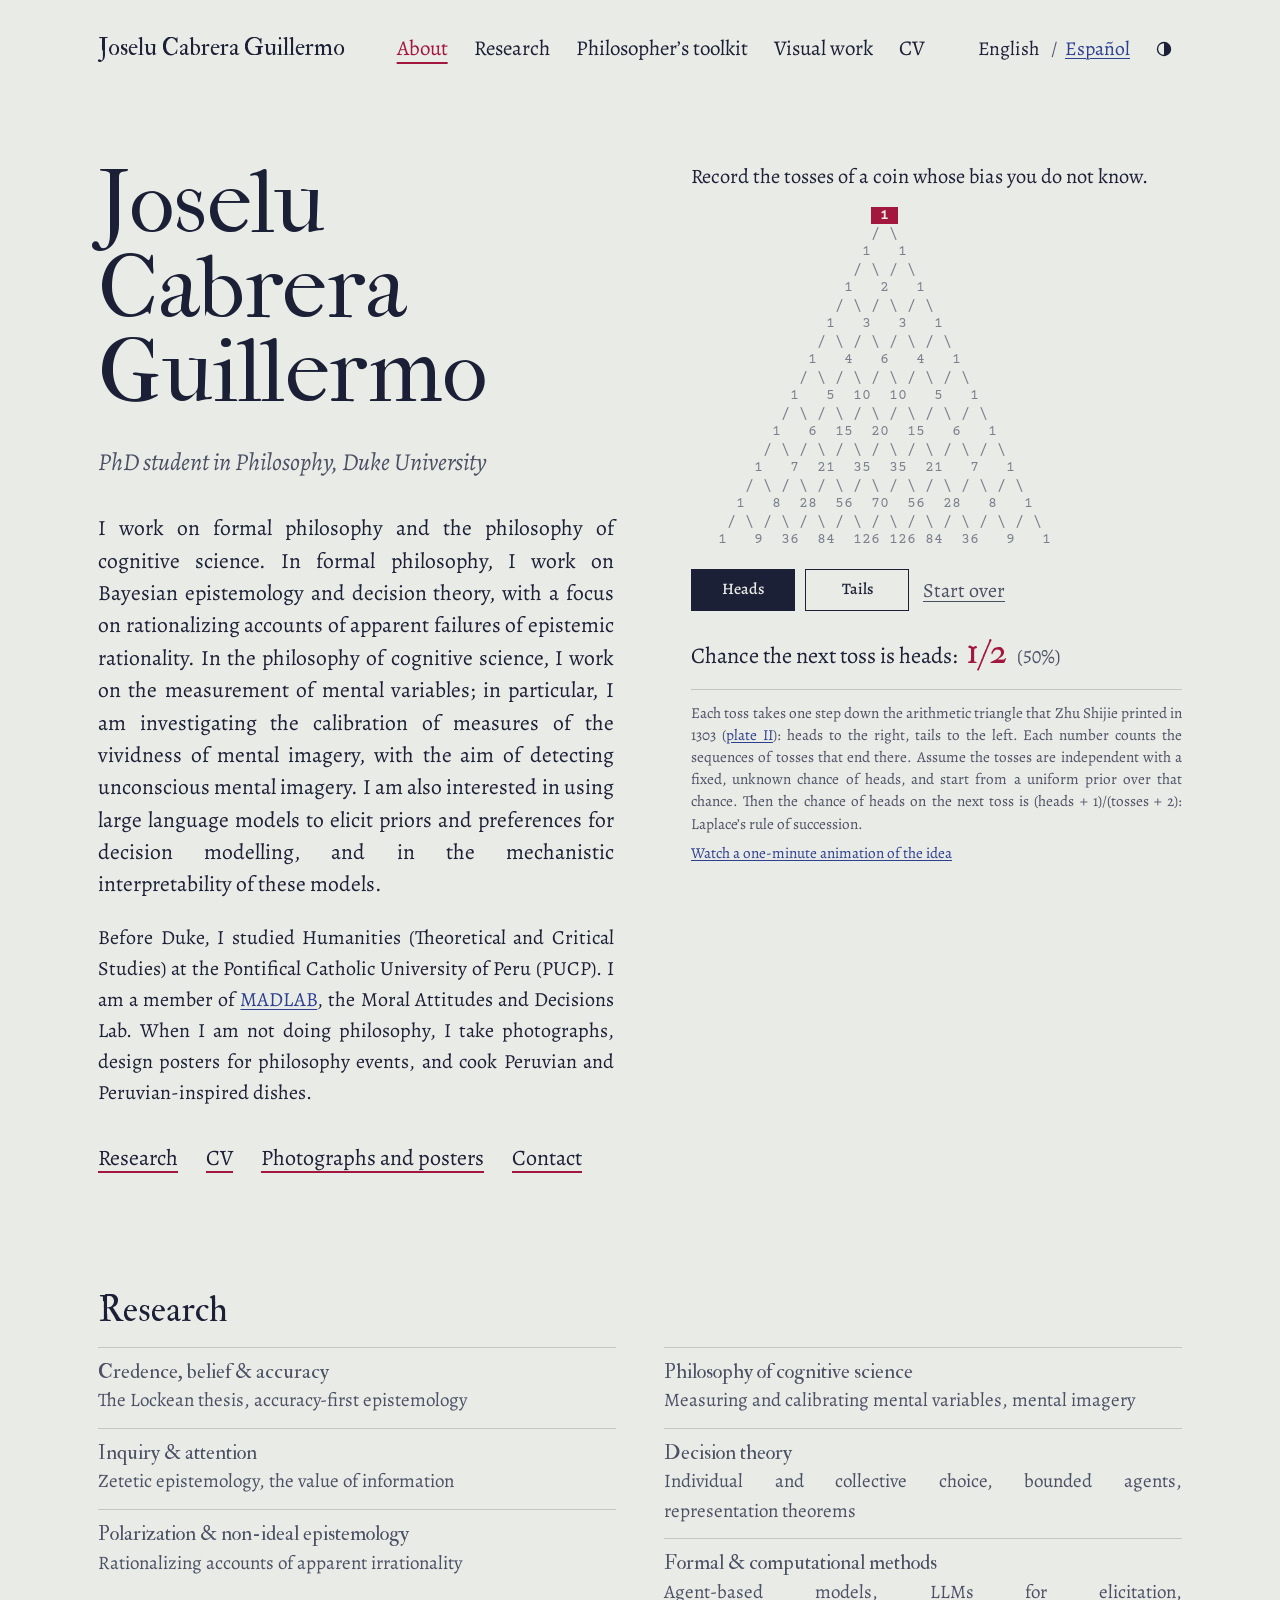
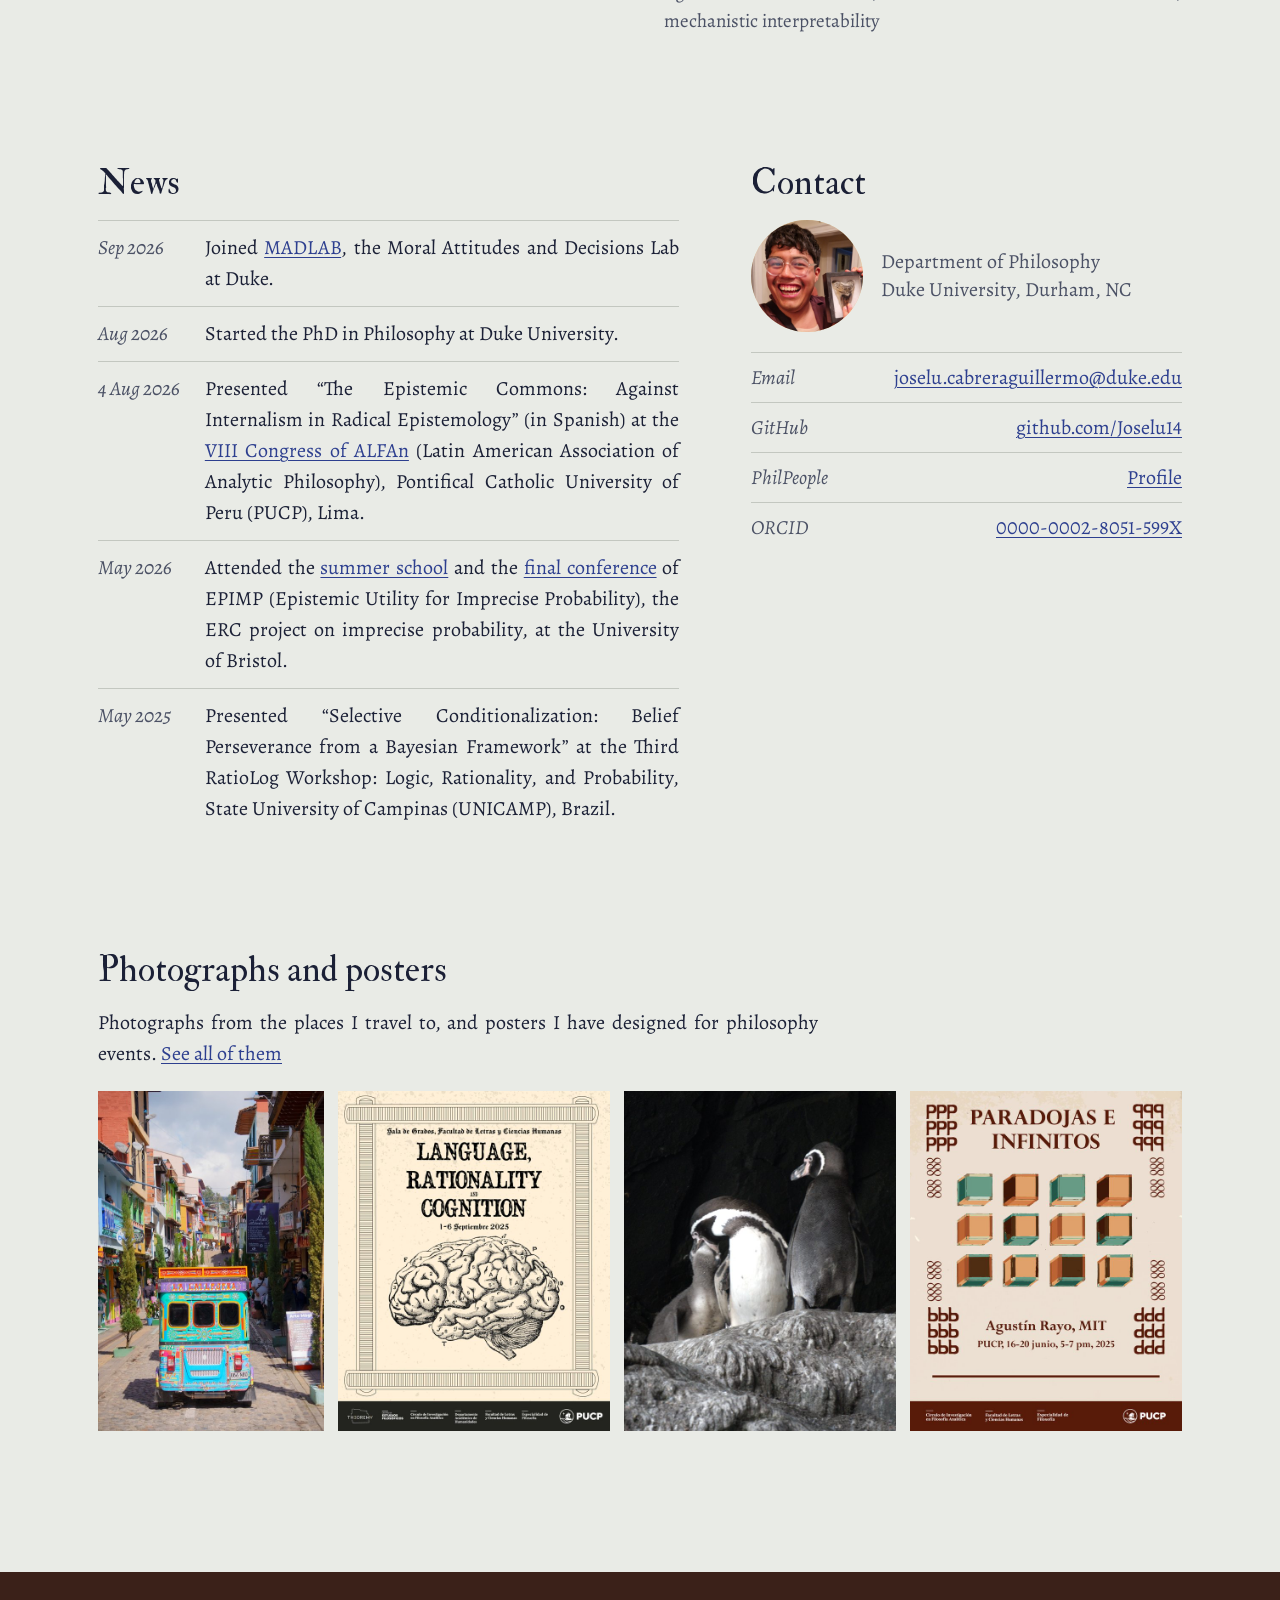
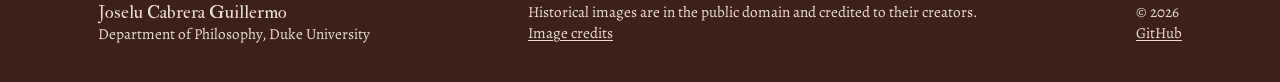
==== commit 6ca47e73: "Add three Manim animations: the coin and the arithmetic triangle, the attention model and the model " ====
--- a/index.html
+++ b/index.html
@@ -160,6 +160,7 @@
           <p class="stop" id="tri-stop" hidden><span lang="en">The triangle stops at twelve tosses; the count goes on.</span><span lang="es">El triángulo se detiene en doce lanzamientos; la cuenta sigue.</span></p>
           <p lang="en">Each toss takes one step down the arithmetic triangle that Zhu Shijie printed in 1303 (<a href="research.html#credence">plate II</a>): heads to the right, tails to the left. Each number counts the sequences of tosses that end there. Assume the tosses are independent with a fixed, unknown chance of heads, and start from a uniform prior over that chance. Then the chance of heads on the next toss is (heads + 1)/(tosses + 2): Laplace’s rule of succession.</p>
           <p lang="es">Cada lanzamiento baja un paso por el triángulo aritmético que Zhu Shijie imprimió en 1303 (<a href="research.html#credence">lámina II</a>): cara a la derecha, sello a la izquierda. Cada número cuenta las secuencias de lanzamientos que terminan ahí. Supongamos lanzamientos independientes con una probabilidad de cara fija y desconocida, y partamos de una distribución previa uniforme sobre ella. Entonces la probabilidad de cara en el próximo lanzamiento es (caras + 1)/(lanzamientos + 2): la regla de sucesión de Laplace.</p>
+          <p><a href="toolkit.html#anim-coin"><span lang="en">Watch a one-minute animation of the idea</span><span lang="es">Mira una animación de un minuto sobre la idea</span></a></p>
           <noscript><p><span lang="en">Turn on JavaScript to record tosses.</span><span lang="es">Activa JavaScript para registrar lanzamientos.</span></p></noscript>
         </figcaption>
       </figure>
--- a/assets/css/style.css
+++ b/assets/css/style.css
@@ -304,6 +304,34 @@
 @media (max-width: 520px) { .entries li { grid-template-columns: 1fr; gap: 2px; } }
 .talk { font-weight: 500; }
 .todo { background: var(--tint-ochre); color: #3b2a10; padding: 0 4px; }
+
+/* ---------- Contents lists on long pages (Research, the attention model, course and group pages) ----------
+   Set like the contents page of an old book: an italic title, plain entries, and on Research
+   a dotted leader after each area. Sub-entries are run in on one line. */
+:where(main [id]) { scroll-margin-top: 18px; }
+.toc { margin: 30px 0 0; max-width: 30em; }
+.toc-title { font: italic 400 1.3rem / 1.2 var(--head); color: var(--ink); margin: 0 0 6px; }
+.toc ol { list-style: none; padding: 0; margin: 0; }
+main .toc li { text-align: left; -webkit-hyphens: manual; hyphens: manual; }
+.toc > ol > li { padding: 3px 0; }
+.toc > ol > li.toc-gap { margin-top: 12px; }
+.toc a { color: var(--link); text-decoration: none; }
+.toc > ol > li > a { display: flex; align-items: baseline; }
+.toc-lead { flex: 1 1 1.5em; min-width: 1.5em; margin: 0 0 0 0.45em; border-bottom: 2px dotted var(--faint); transform: translateY(-0.28em); }
+.toc .toc-sub { margin: 1px 0 2px 1em; font-size: 0.92em; line-height: 1.45; }
+.toc .toc-sub li { display: inline; }
+.toc .toc-sub li:not(:last-child)::after { content: ";"; color: var(--ink-2); margin-right: 0.3em; }
+.toc .toc-weeks { display: flex; align-items: baseline; }
+.toc .toc-weeks ol { text-wrap: balance; }
+.toc .toc-weeks li:not(:last-child)::after { content: none; }
+.toc .toc-weeks a { display: inline-block; min-width: 1.5em; padding: 2px 0; text-align: center; }
+.toc-sub-label { color: var(--ink-2); font-style: italic; margin-right: 0.35em; }
+@media (hover: hover) and (pointer: fine) {
+  .toc a:hover { color: var(--link-hover); }
+  .toc a:hover .toc-t, .toc .toc-sub a:hover { text-decoration: underline; text-decoration-thickness: 1px; }
+}
+@media (pointer: coarse) { .toc > ol > li { padding: 5px 0; } .toc .toc-weeks a { padding: 6px 0; } }
+@media print { .toc { display: none; } }
 
 /* ---------- Course and reading-group pages (groups/, courses/, templates/course-or-group.html) ---------- */
 .crumb { margin: 0 0 10px; font-style: italic; font-size: 0.98em; }
@@ -433,6 +461,72 @@
 .att-table td:nth-child(n+5) { text-align: right; }
 .att-table tr.out td { color: var(--faint); text-decoration: line-through; }
 
+/* ---------- Normal science and revolutions (kuhn.html) ----------
+   The grid is the memorable thing; the controls borrow the attention model's look. */
+.kuhn { padding-top: clamp(16px, 3vw, 32px); }
+.kuhn-stage { display: grid; grid-template-columns: minmax(0, 1fr); gap: 20px;
+  grid-template-areas: "start" "grid" "status" "run" "chart" "params"; }
+.kuhn-start { grid-area: start; } .kuhn-grid-wrap { grid-area: grid; } .kuhn-status { grid-area: status; }
+.kuhn-run { grid-area: run; } .kuhn-chart-wrap { grid-area: chart; } .kuhn-params { grid-area: params; }
+@media (min-width: 900px) {
+  .kuhn-stage { grid-template-columns: minmax(0, 470px) minmax(0, 1fr); gap: 20px 56px;
+    grid-template-areas: "grid start" "grid status" "grid run" "chart chart" "params params"; grid-template-rows: auto auto 1fr auto auto; }
+  .kuhn-params { max-width: 46em; }
+}
+.kuhn-ctl { border-top: 1px solid var(--rule); padding-top: 12px; min-width: 0; }
+.kuhn .filters { margin: 0 0 4px; gap: 0 22px; }
+.kuhn-grid-wrap { min-width: 0; width: 100%; max-width: 520px; align-self: start; }
+.kuhn-grid { display: block; width: 100%; aspect-ratio: 1; background: var(--paper-2); }
+.kuhn-status { min-width: 0; }
+.kuhn-status-head { font: 400 1.5rem / 1.2 var(--head); margin: 0 0 6px; text-align: left; }
+main .kuhn-status-body { color: var(--ink-2); margin: 0; max-width: var(--measure); min-height: 4.7em; text-align: left; -webkit-hyphens: manual; hyphens: manual; }
+@media (max-width: 620px) { main .kuhn-status-body { min-height: 6.2em; } }
+.kuhn-buttons { display: flex; flex-wrap: wrap; align-items: center; gap: 6px 22px; margin: 0 0 10px; }
+.kuhn-play { min-width: 8.5em; text-align: center; }
+.kuhn .again { background: none; border: 0; padding: 6px 0; cursor: pointer; color: var(--ink-2); font-size: 1em;
+  text-decoration: underline; text-decoration-thickness: 1px; text-underline-offset: 0.18em; -webkit-tap-highlight-color: transparent; }
+@media (hover: hover) and (pointer: fine) { .kuhn .again:hover { color: var(--link-hover); } }
+@media (pointer: coarse) { .kuhn .again { min-height: 44px; } }
+.kuhn .att-slider { grid-template-columns: 12.5em minmax(0, 1fr) 2.8em; }
+.kuhn-year.att-slider { grid-template-columns: 4em minmax(0, 1fr) 2.8em; }
+.kuhn-speed { display: flex; flex-wrap: wrap; align-items: baseline; gap: 0 18px; margin-top: 6px; }
+.kuhn-speed .att-label { margin: 0; }
+.kuhn-seed-row { grid-column: 2 / 4; display: flex; flex-wrap: wrap; align-items: center; gap: 4px 18px; }
+.kuhn-seed input { font: inherit; font-variant-numeric: lining-nums tabular-nums; width: 8em; padding: 5px 8px;
+  color: var(--ink); background: var(--paper); border: 1px solid var(--rule); border-radius: 0; }
+.kuhn-seed input:focus-visible { outline: 2px solid var(--carmine); outline-offset: 1px; }
+.kuhn-params .att-note { margin-top: 10px; }
+@media (max-width: 560px) {
+  .kuhn .att-slider:not(.kuhn-year) { grid-template-columns: minmax(0, 1fr) 2.8em; gap: 0 12px; margin: 8px 0; }
+  .kuhn .att-slider:not(.kuhn-year) label { grid-column: 1 / -1; }
+  .kuhn-seed-row { grid-column: 1 / -1; }
+}
+.kuhn-chart-wrap { margin: 0; min-width: 0; border-top: 1.5px solid var(--ink); padding-top: 14px; }
+.kuhn-chart { display: block; width: 100%; height: 300px; cursor: pointer; touch-action: pan-y; }
+.kuhn-chart-wrap figcaption { margin-top: 10px; font-size: 0.9em; color: var(--ink-2); text-align: left; }
+.kuhn-legend { display: flex; flex-wrap: wrap; align-items: center; gap: 6px 22px; }
+.kuhn-li { display: inline-flex; align-items: center; gap: 8px; }
+.kuhn-sw { display: inline-block; width: 22px; height: 12px; flex: none; }
+.sw-pre { background: var(--paper-2); box-shadow: inset 0 0 0 1px var(--rule); }
+.sw-normal { background: linear-gradient(90deg, #2d3f8f 0 50%, #c9962c 50% 100%); }
+.sw-crisis { background: repeating-linear-gradient(-45deg, var(--ink-2) 0 1px, transparent 1px 5px); box-shadow: inset 0 0 0 1px var(--rule); }
+.sw-rev { width: 2px; height: 16px; background: var(--carmine); margin: 0 10px; }
+.kuhn-hint { display: block; margin-top: 6px; font-style: italic; }
+@media print { .kuhn-stage { display: none; } }
+
+/* ---------- Animations (toolkit, attention.html, kuhn.html) ----------
+   Square videos with the text on screen; one per language, the other is hidden like any other text. */
+.anim { margin: 0; min-width: 0; }
+.anim video { display: block; width: 100%; height: auto; aspect-ratio: 1; background: var(--paper-2); }
+.anims { list-style: none; padding: 0; margin: 18px 0 8px; display: grid; gap: 22px; }
+.anims .anim { display: grid; grid-template-columns: minmax(0, 1fr); gap: 10px; }
+@media (min-width: 700px) { .anims .anim { grid-template-columns: minmax(0, 330px) minmax(0, 1fr); gap: 0 22px; align-items: start; } }
+.anim figcaption { text-align: left; }
+.anim figcaption h4 { font: 400 1.22rem / 1.2 var(--head); margin: 0 0 0.35em; }
+main .anim figcaption p { margin: 0 0 0.5em; text-align: left; -webkit-hyphens: manual; hyphens: manual; }
+.anim-single { max-width: 560px; margin-top: 16px; }
+.anim-single figcaption { margin-top: 8px; font-size: 0.92em; color: var(--ink-2); }
+
 /* How the model works */
 .att-how h3 { margin: 1.6em 0 0.4em; }
 /* Formulas: set like a LaTeX equation environment, in Latin Modern Math */
